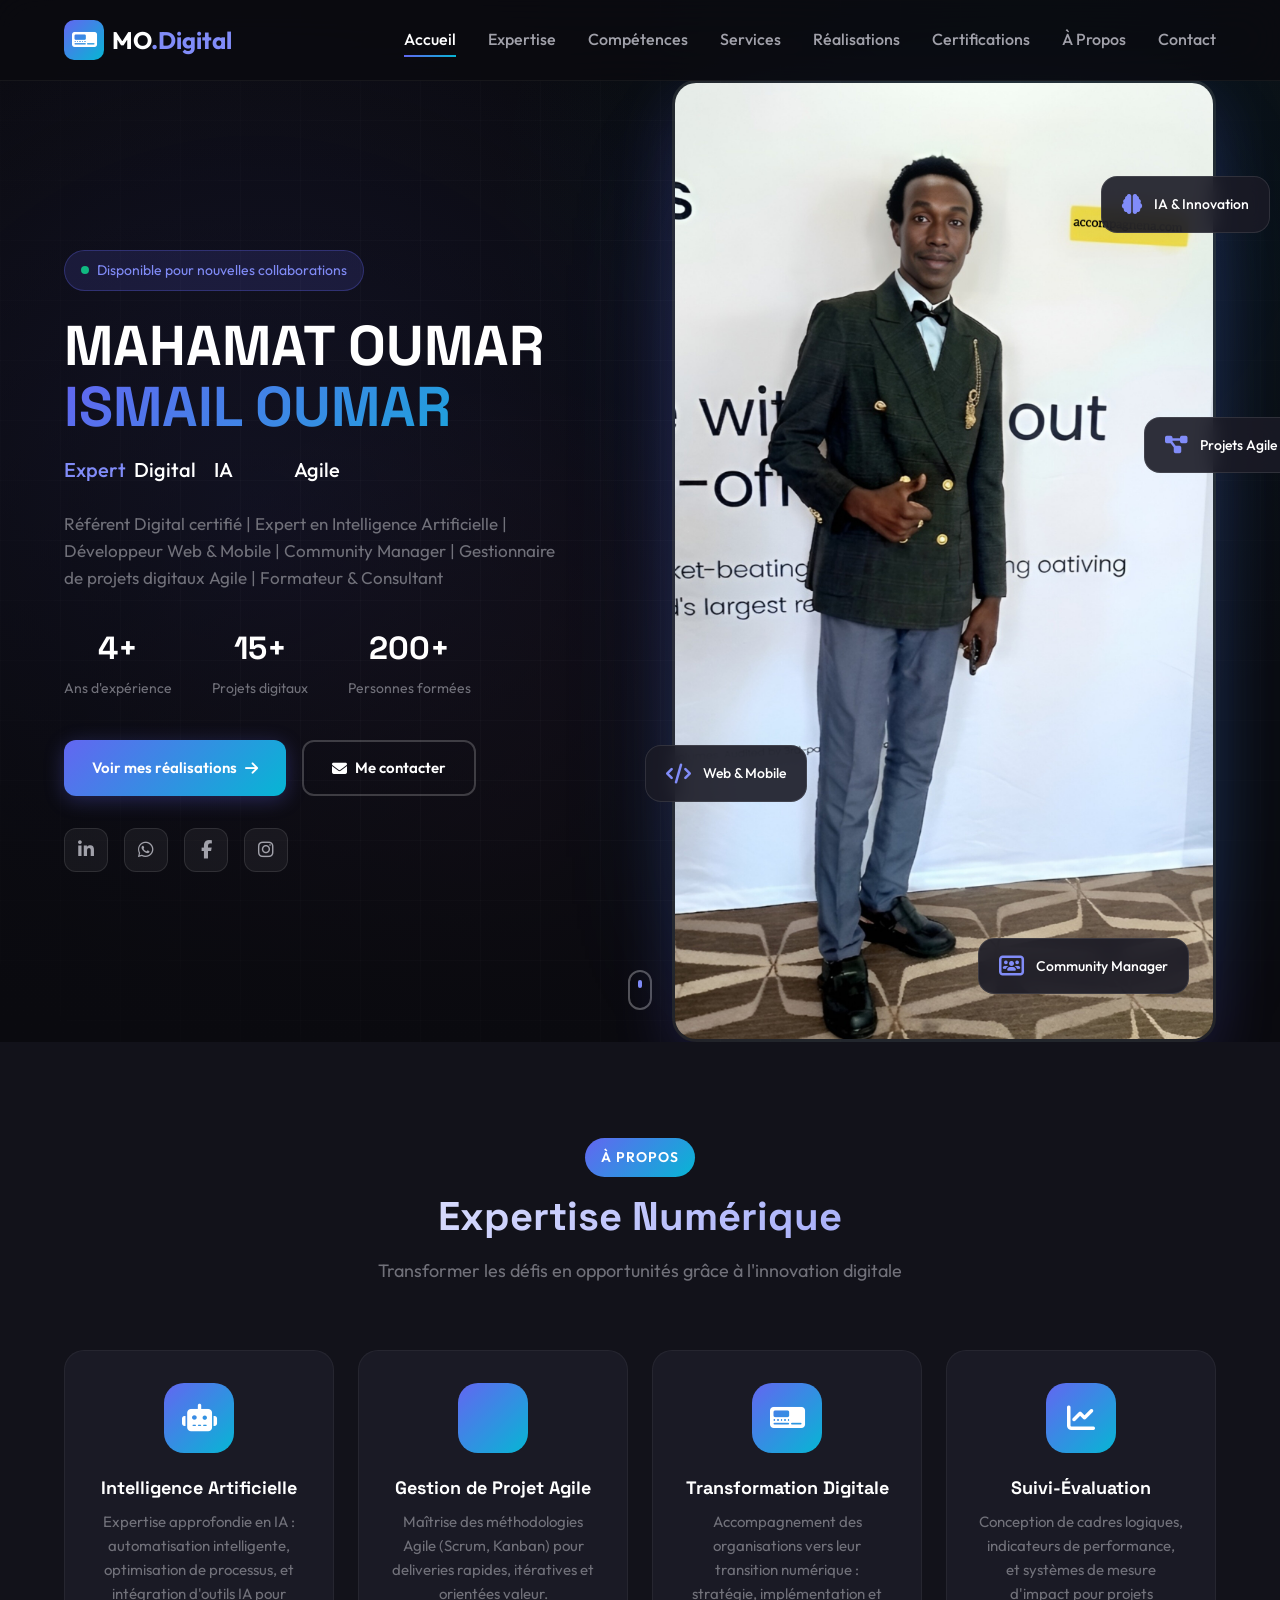
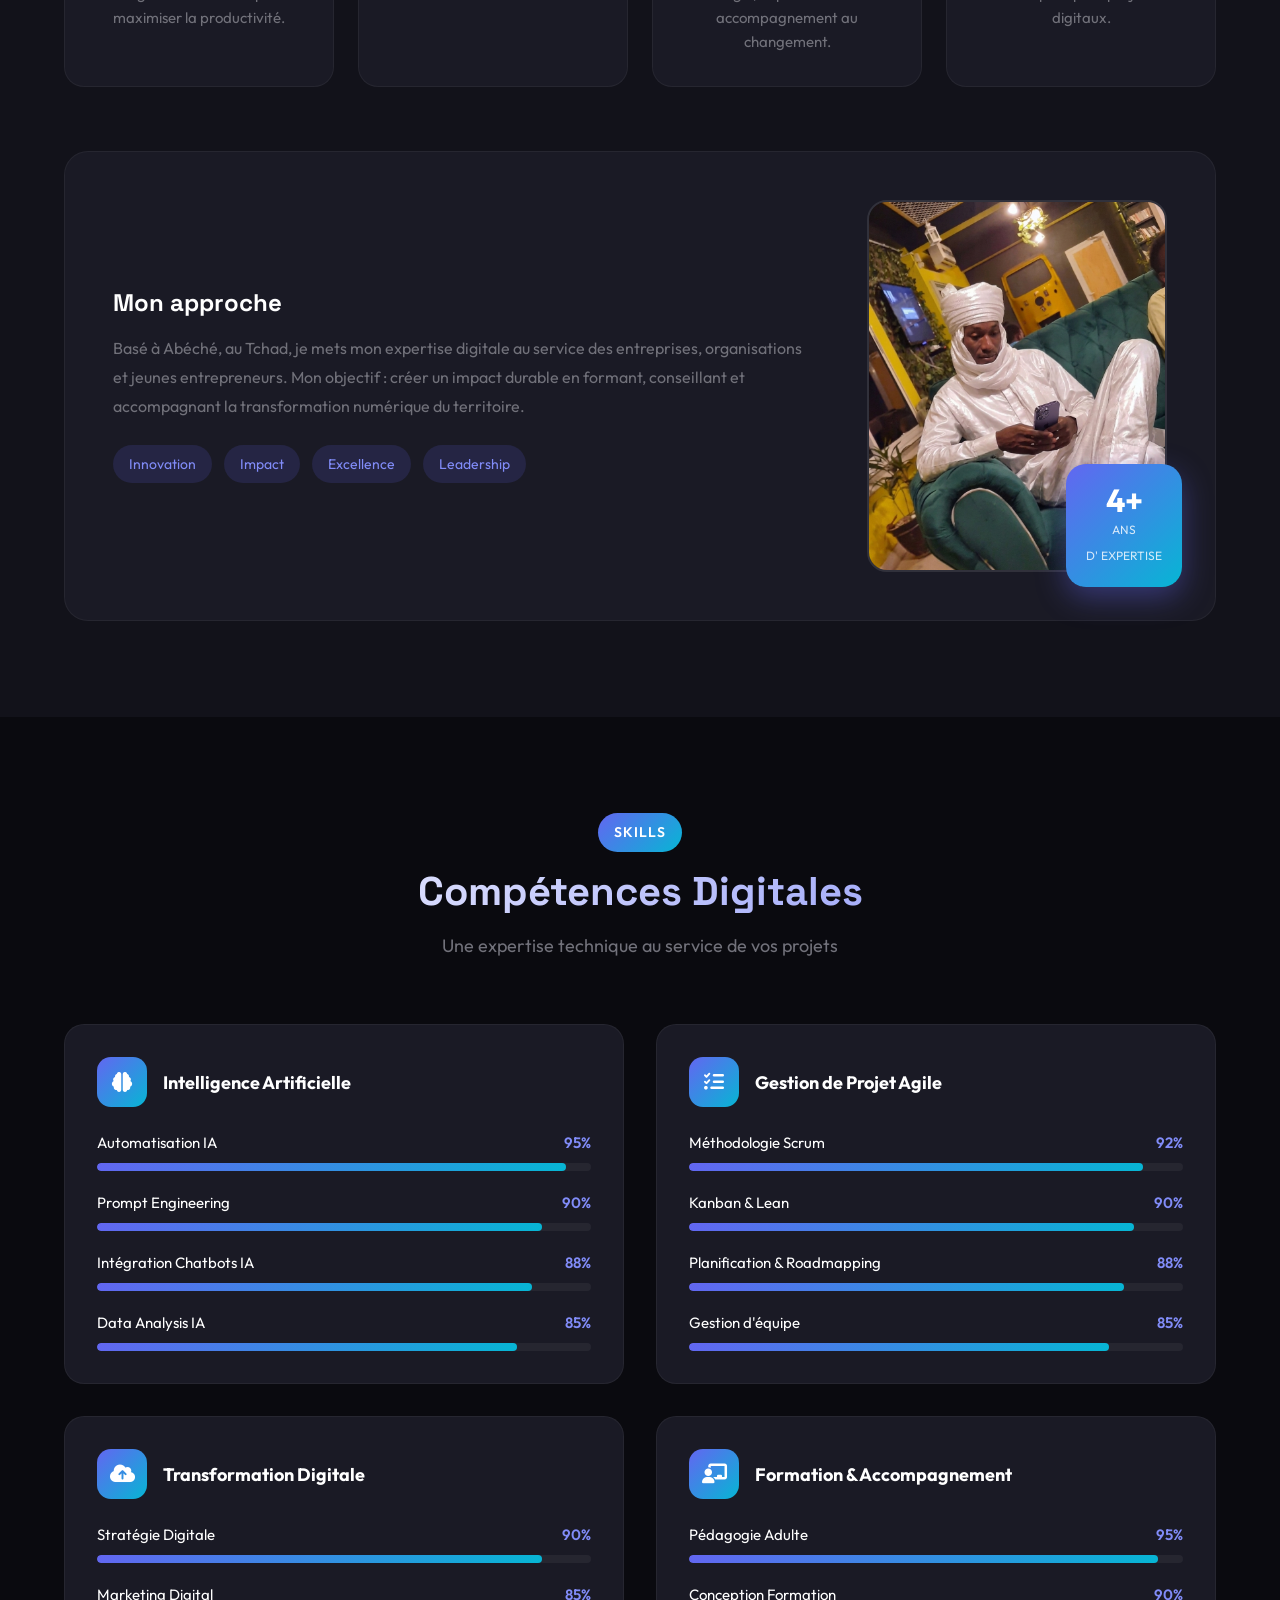
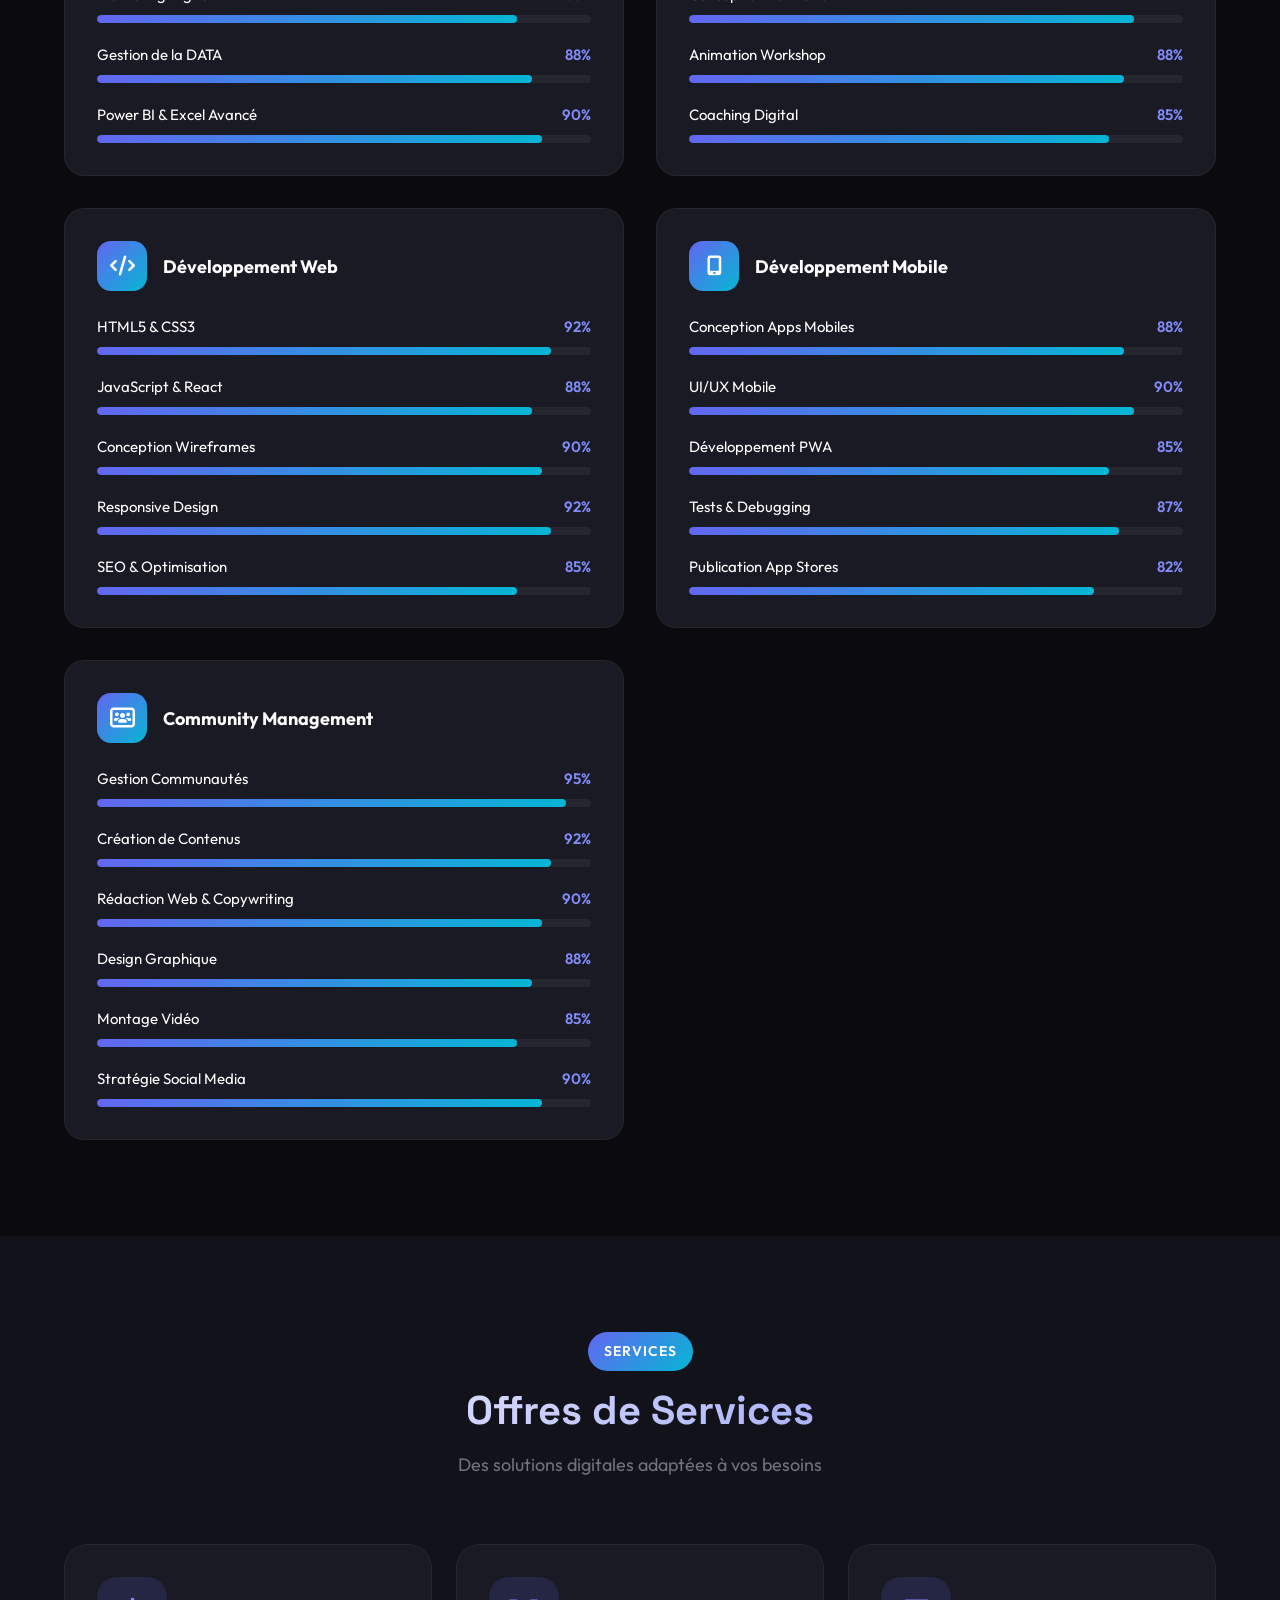
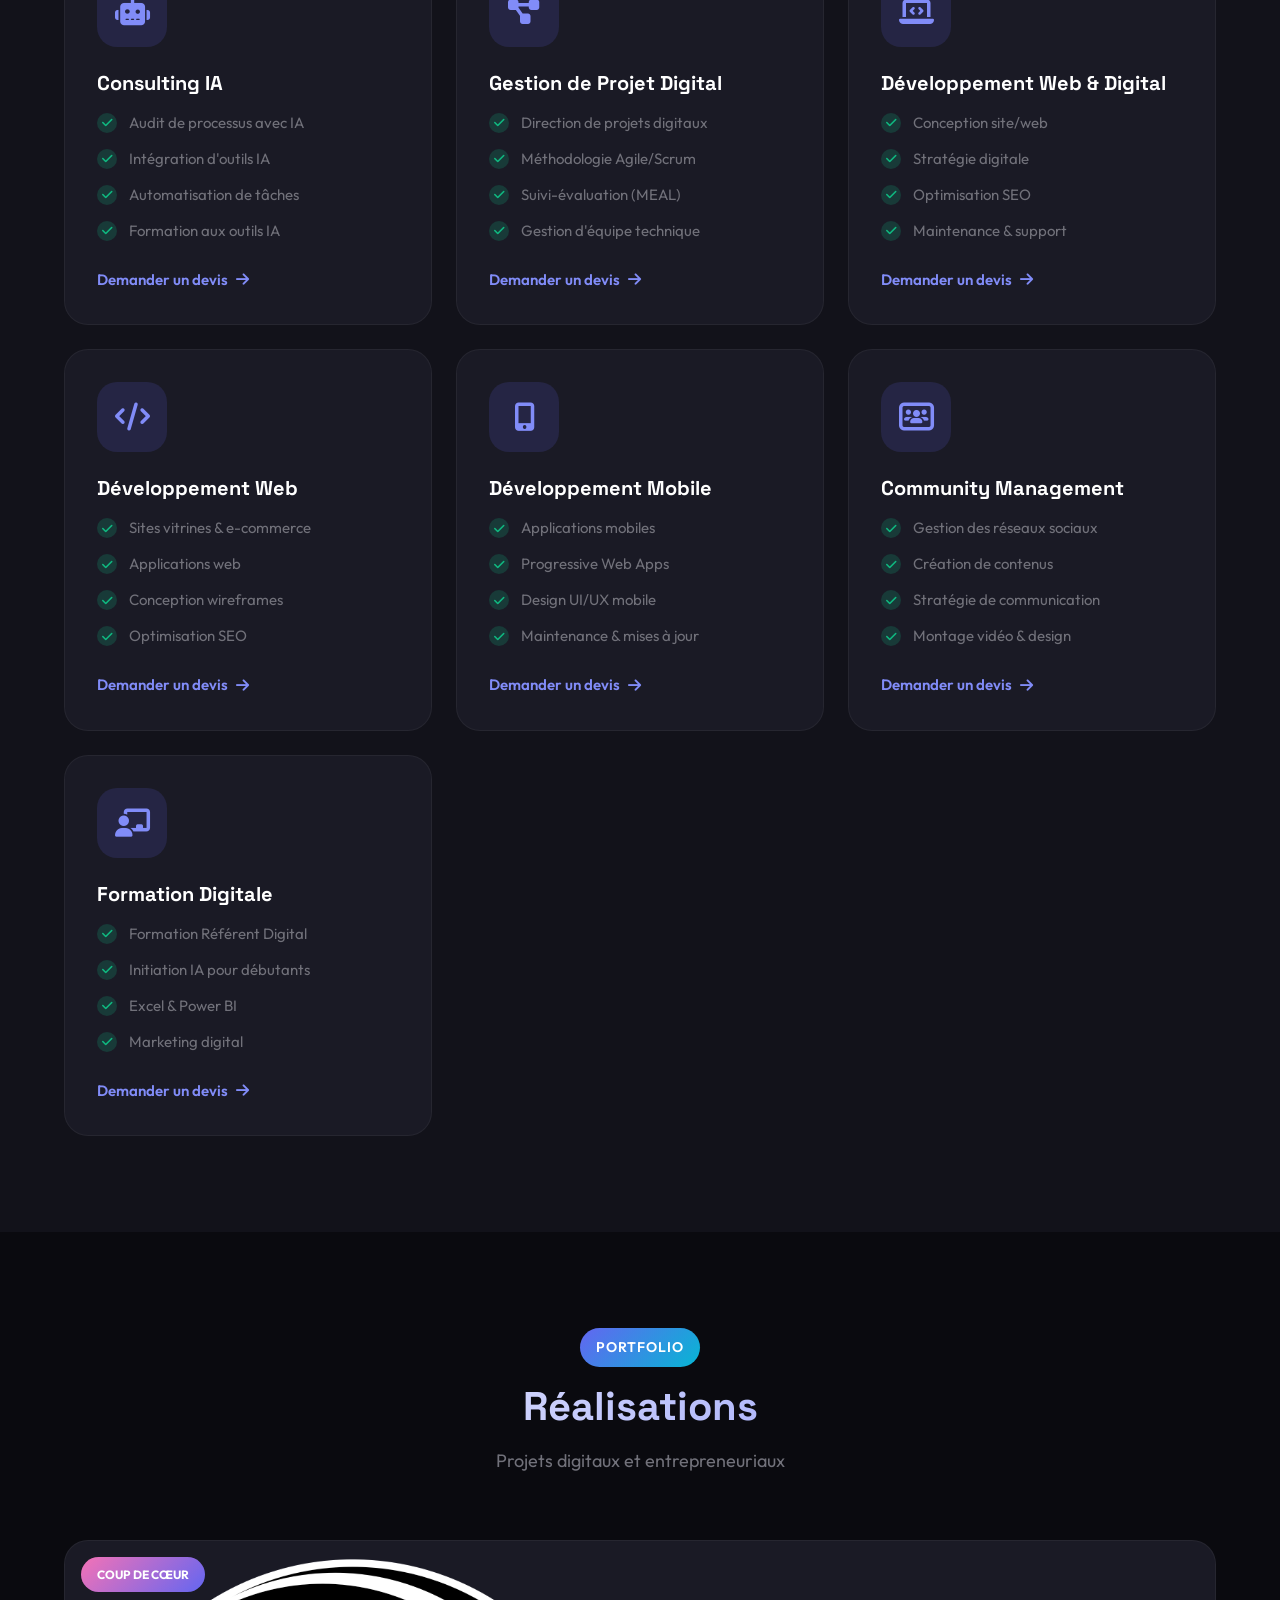
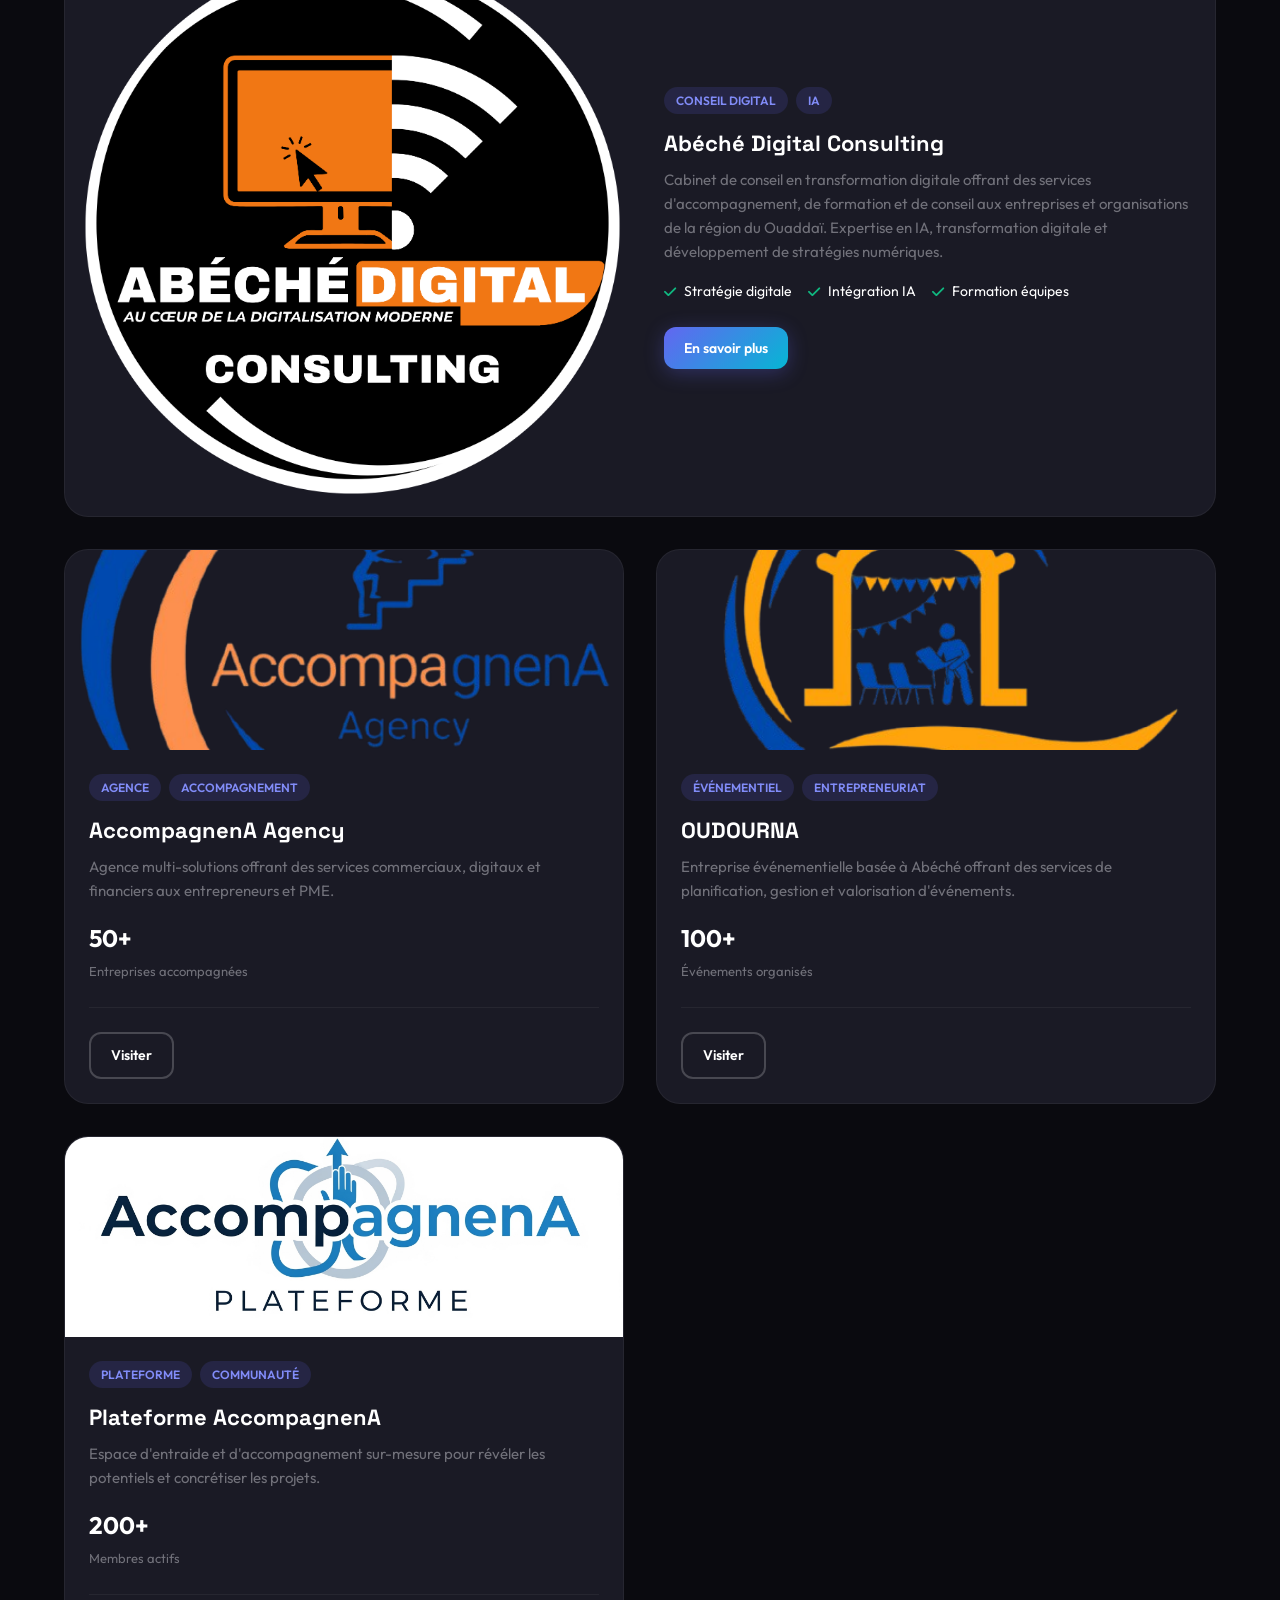
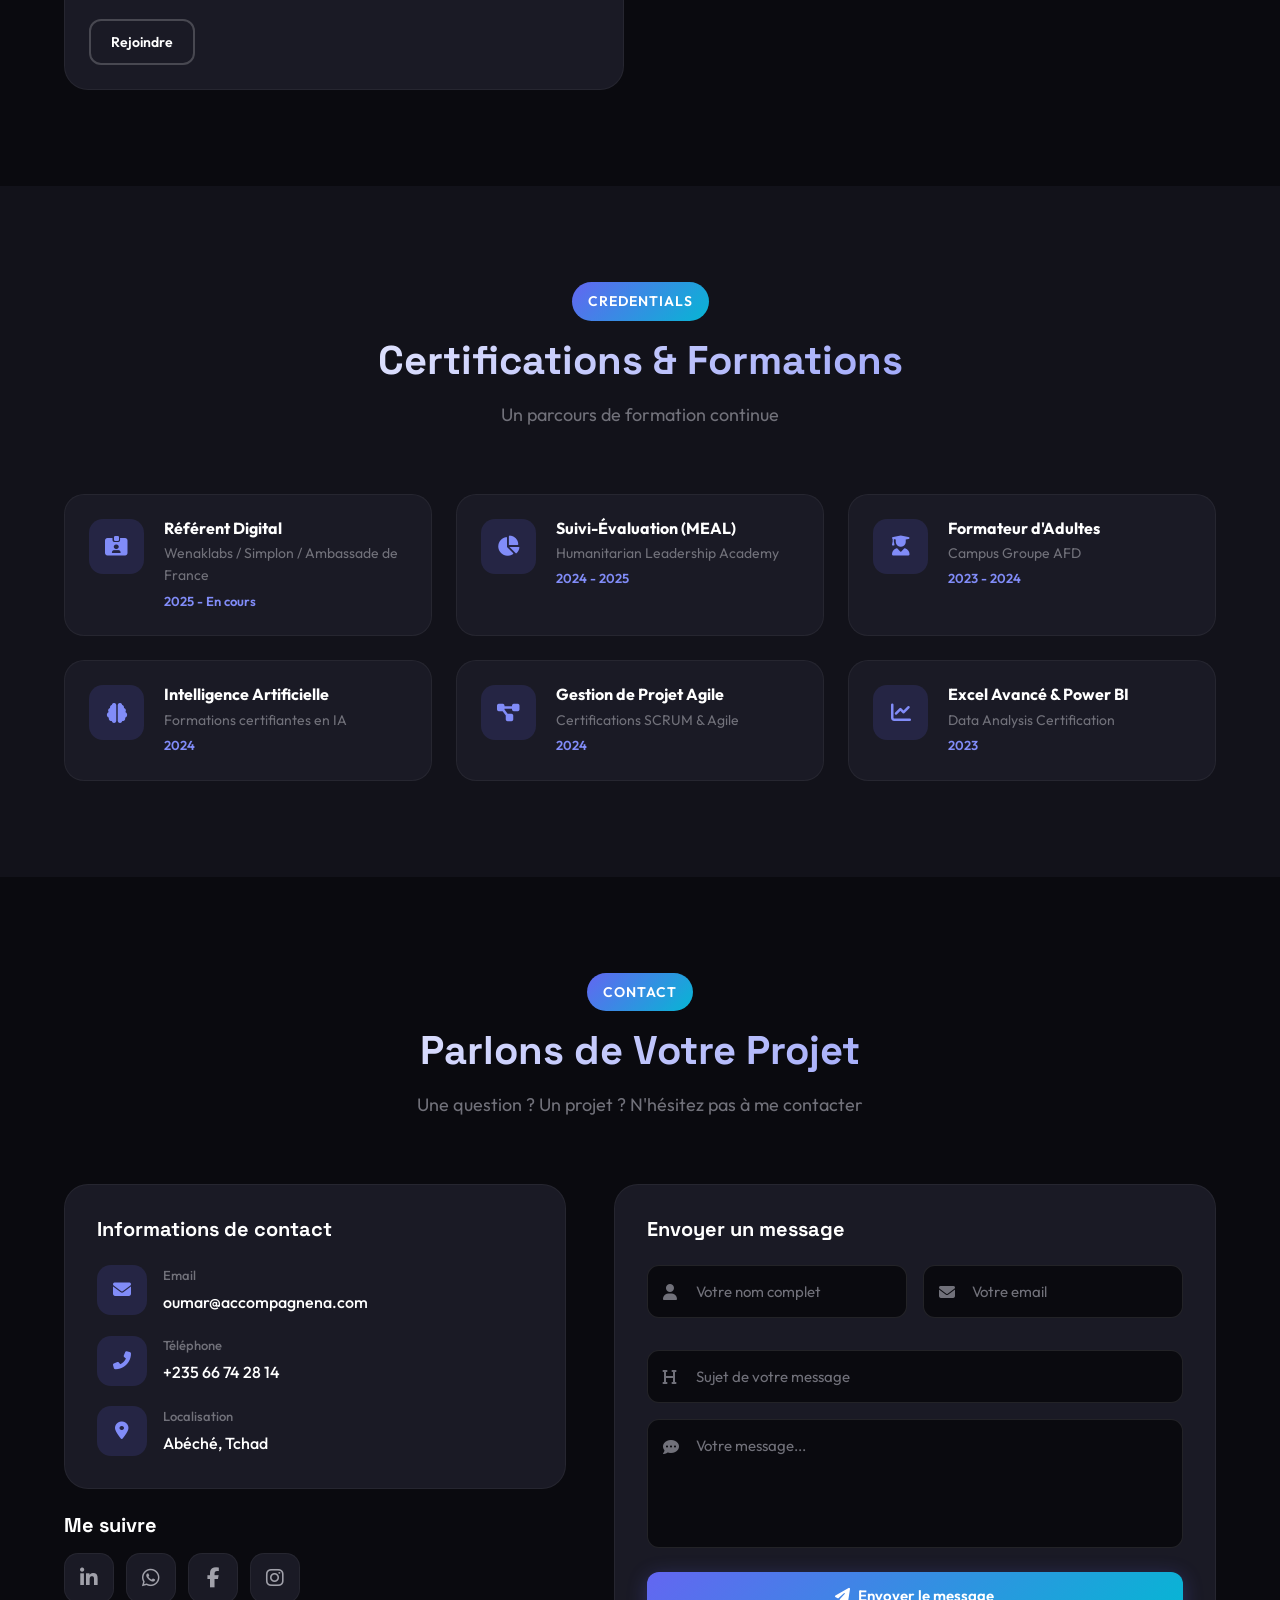
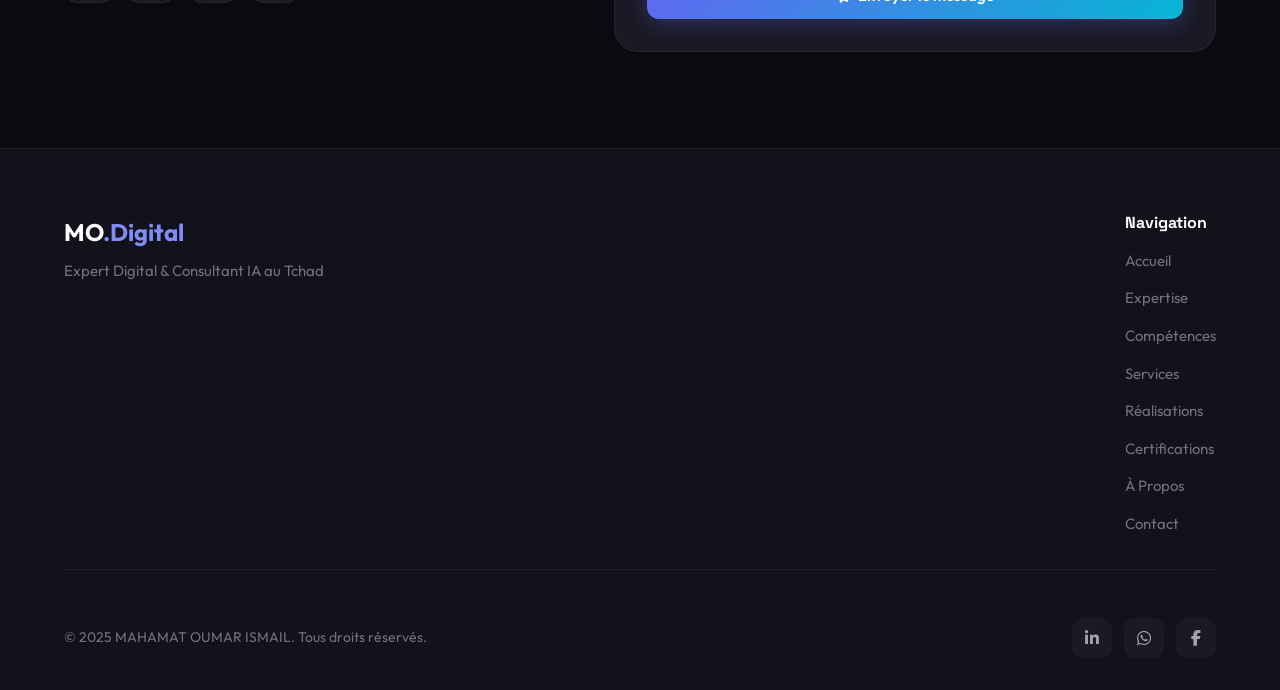
==== index.html @ 2eed2aaf "correction du formulaire de contact" ====
<!DOCTYPE html>
<html lang="fr">
<head>
    <meta charset="UTF-8">
    <meta name="viewport" content="width=device-width, initial-scale=1.0">
    <title>MAHAMAT OUMAR ISMAIL - Expert Digital & Consultant IA | Référent Digital Tchad</title>
    <meta name="description" content="Expert digital certifié, spécialiste en Intelligence Artificielle et gestion de projets digitaux en méthode Agile. Basé à Abéché, Tchad.">
    <meta name="keywords" content="référent digital, expert IA, consultant digital, gestion de projets agiles, formateur numérique, transformation digitale, Tchad, Abéché">
    <meta name="author" content="MAHAMAT OUMAR ISMAIL">
    <meta name="robots" content="index, follow">
    <link rel="canonical" href="https://ma.github.io/portfolio/">

    <!-- Open Graph -->
    <meta property="og:title" content="MAHAMAT OUMAR ISMAIL - Expert Digital & Consultant IA">
    <meta property="og:description" content="Référent Digital certifié, Expert en IA, Gestionnaire de projets digitaux Agile, Formateur numérique au Tchad.">
    <meta property="og:type" content="website">

    <!-- Google Fonts -->
    <link rel="preconnect" href="https://fonts.googleapis.com">
    <link rel="preconnect" href="https://fonts.gstatic.com" crossorigin>
    <link href="https://fonts.googleapis.com/css2?family=Outfit:wght@300;400;500;600;700;800&family=Space+Grotesk:wght@400;500;600;700&display=swap" rel="stylesheet">

    <!-- CSS -->
    <link rel="stylesheet" href="style.css">

    <!-- Icônes -->
    <link rel="stylesheet" href="https://cdnjs.cloudflare.com/ajax/libs/font-awesome/6.5.1/css/all.min.css">

    <!-- AOS Animation Library -->
    <link href="https://unpkg.com/aos@2.3.1/dist/aos.css" rel="stylesheet">
</head>
<body>
    <!-- ==================== NAVIGATION ==================== -->
    <header class="header" id="header">
        <nav class="nav container">
            <a href="index.html" class="nav__logo">
                <span class="logo-icon"><i class="fas fa-digital-tachograph"></i></span>
                <span class="logo-text">MO<span class="logo-accent">.Digital</span></span>
            </a>

            <div class="nav__menu" id="nav-menu">
                <ul class="nav__list">
                    <li class="nav__item"><a href="#accueil" class="nav__link active-link">Accueil</a></li>
                    <li class="nav__item"><a href="#expertise" class="nav__link">Expertise</a></li>
                    <li class="nav__item"><a href="#competences" class="nav__link">Compétences</a></li>
                    <li class="nav__item"><a href="#services" class="nav__link">Services</a></li>
                    <li class="nav__item"><a href="projets.html" class="nav__link">Réalisations</a></li>
                    <li class="nav__item"><a href="#certifications" class="nav__link">Certifications</a></li>
                    <li class="nav__item"><a href="a-propos.html" class="nav__link">À Propos</a></li>
                    <li class="nav__item"><a href="#contact" class="nav__link">Contact</a></li>
                </ul>
                <div class="nav__close" id="nav-close"><i class="fas fa-times"></i></div>
            </div>

            <div class="nav__toggle" id="nav-toggle">
                <i class="fas fa-bars"></i>
            </div>
        </nav>
    </header>

    <main>
        <!-- ==================== HERO SECTION ==================== -->
        <section class="hero" id="accueil">
            <div class="hero__background">
                <div class="hero__particles"></div>
                <div class="hero__gradient"></div>
                <div class="hero__grid"></div>
            </div>
            <div class="hero__content container">
                <div class="hero__text" data-aos="fade-right" data-aos-duration="1000">
                    <div class="hero__badge">
                        <span class="badge-dot"></span>
                        <span>Disponible pour nouvelles collaborations</span>
                    </div>
                    <h1 class="hero__title">
                        <span class="hero__title-line">MAHAMAT OUMAR</span>
                        <span class="hero__title-line accent">   ISMAIL OUMAR</span>
                    </h1>
                    <div class="hero__typing">
                        <span class="typing-text">Expert </span>
                        <span class="typing-wrapper">
                            <span class="typing-words">
                                <span class="word">Digital</span>
                                <span class="word">IA</span>
                                <span class="word">Agile</span>
                            </span>
                        </span>
                    </div>
                    <p class="hero__description">
                        Référent Digital certifié | Expert en Intelligence Artificielle | Développeur Web & Mobile | Community Manager | Gestionnaire de projets digitaux Agile | Formateur & Consultant
                    </p>
                    <div class="hero__stats">
                        <div class="hero__stat" data-aos="fade-up" data-aos-delay="200">
                            <span class="stat-number">4+</span>
                            <span class="stat-label">Ans d'expérience</span>
                        </div>
                        <div class="hero__stat" data-aos="fade-up" data-aos-delay="300">
                            <span class="stat-number">15+</span>
                            <span class="stat-label">Projets digitaux</span>
                        </div>
                        <div class="hero__stat" data-aos="fade-up" data-aos-delay="400">
                            <span class="stat-number">200+</span>
                            <span class="stat-label">Personnes formées</span>
                        </div>
                    </div>
                    <div class="hero__cta">
                        <a href="#projets" class="btn btn--primary">
                            <span>Voir mes réalisations</span>
                            <i class="fas fa-arrow-right"></i>
                        </a>
                        <a href="#contact" class="btn btn--secondary">
                            <i class="fas fa-envelope"></i>
                            <span>Me contacter</span>
                        </a>
                    </div>
                    <div class="hero__socials">
                        <a href="https://www.linkedin.com/in/ma%C3%AEtre-oumar-ismail-13455132a" target="_blank" class="social-link" aria-label="LinkedIn"><i class="fab fa-linkedin-in"></i></a>
                        <a href="https://wa.me/23566742814" target="_blank" class="social-link" aria-label="WhatsApp"><i class="fab fa-whatsapp"></i></a>
                        <a href="https://www.facebook.com/ma%C3%AEtre.oumar.ismail" target="_blank" class="social-link" aria-label="Facebook"><i class="fab fa-facebook-f"></i></a>
                        <a href="https://www.instagram.com/oumar_ismail_oumar" target="_blank" class="social-link" aria-label="Instagram"><i class="fab fa-instagram"></i></a>
                    </div>
                </div>
                <div class="hero__visual" data-aos="fade-left" data-aos-duration="1000">
                    <div class="hero__image-wrapper">
                        <div class="hero__image-frame">
                            <img src="Images/4-1.1.jpg" alt="MAHAMAT OUMAR ISMAIL - Expert Digital">
                        </div>
                        <div class="hero__image-glow"></div>
                        <div class="hero__card hero__card--1">
                            <i class="fas fa-brain"></i>
                            <span>IA & Innovation</span>
                        </div>
                        <div class="hero__card hero__card--2">
                            <i class="fas fa-code"></i>
                            <span>Web & Mobile</span>
                        </div>
                        <div class="hero__card hero__card--3">
                            <i class="fas fa-users-rectangle"></i>
                            <span>Community Manager</span>
                        </div>
                        <div class="hero__card hero__card--4">
                            <i class="fas fa-project-diagram"></i>
                            <span>Projets Agile</span>
                        </div>
                    </div>
                </div>
            </div>
            <div class="hero__scroll">
                <a href="#expertise">
                    <div class="scroll-mouse">
                        <div class="scroll-wheel"></div>
                    </div>
                </a>
            </div>
        </section>

        <!-- ==================== SECTION EXPERTISE ==================== -->
        <section class="expertise section" id="expertise">
            <div class="container">
                <div class="section-header" data-aos="fade-up">
                    <span class="section-tag">À Propos</span>
                    <h2 class="section__title">Expertise Numérique</h2>
                    <p class="section-subtitle">Transformer les défis en opportunités grâce à l'innovation digitale</p>
                </div>
                <div class="expertise__grid">
                    <div class="expertise__card" data-aos="fade-up" data-aos-delay="100">
                        <div class="expertise__icon">
                            <i class="fas fa-robot"></i>
                        </div>
                        <h3 class="expertise__title">Intelligence Artificielle</h3>
                        <p class="expertise__text">Expertise approfondie en IA : automatisation intelligente, optimisation de processus, et intégration d'outils IA pour maximiser la productivité.</p>
                    </div>
                    <div class="expertise__card" data-aos="fade-up" data-aos-delay="200">
                        <div class="expertise__icon">
                            <i class="fas fa-sprint"></i>
                        </div>
                        <h3 class="expertise__title">Gestion de Projet Agile</h3>
                        <p class="expertise__text">Maîtrise des méthodologies Agile (Scrum, Kanban) pour deliveries rapides, itératives et orientées valeur.</p>
                    </div>
                    <div class="expertise__card" data-aos="fade-up" data-aos-delay="300">
                        <div class="expertise__icon">
                            <i class="fas fa-digital-tachograph"></i>
                        </div>
                        <h3 class="expertise__title">Transformation Digitale</h3>
                        <p class="expertise__text">Accompagnement des organisations vers leur transition numérique : stratégie, implémentation et accompagnement au changement.</p>
                    </div>
                    <div class="expertise__card" data-aos="fade-up" data-aos-delay="400">
                        <div class="expertise__icon">
                            <i class="fas fa-chart-line"></i>
                        </div>
                        <h3 class="expertise__title">Suivi-Évaluation</h3>
                        <p class="expertise__text">Conception de cadres logiques, indicateurs de performance, et systèmes de mesure d'impact pour projets digitaux.</p>
                    </div>
                </div>
                <div class="expertise__about" data-aos="fade-up">
                    <div class="expertise__about-content">
                        <h3>Mon approche</h3>
                        <p>Basé à Abéché, au Tchad, je mets mon expertise digitale au service des entreprises, organisations et jeunes entrepreneurs. Mon objectif : créer un impact durable en formant, conseillant et accompagnant la transformation numérique du territoire.</p>
                        <div class="expertise__tags">
                            <span class="tag">Innovation</span>
                            <span class="tag">Impact</span>
                            <span class="tag">Excellence</span>
                            <span class="tag">Leadership</span>
                        </div>
                    </div>
                    <div class="expertise__about-image">
                        <img src="Images/6.png" alt="Expert Digital Abéché">
                        <div class="experience-badge">
                            <span class="badge-number">4+</span>
                            <span class="badge-text">Ans<br>d' Expertise</span>
                        </div>
                    </div>
                </div>
            </div>
        </section>

        <!-- ==================== SECTION COMPÉTENCES ==================== -->
        <section class="skills section" id="competences">
            <div class="container">
                <div class="section-header" data-aos="fade-up">
                    <span class="section-tag">Skills</span>
                    <h2 class="section__title">Compétences Digitales</h2>
                    <p class="section-subtitle">Une expertise technique au service de vos projets</p>
                </div>
                <div class="skills__container">
                    <!-- Intelligence Artificielle -->
                    <div class="skills__category" data-aos="fade-up">
                        <div class="skills__category-header">
                            <div class="skills__category-icon"><i class="fas fa-brain"></i></div>
                            <h3>Intelligence Artificielle</h3>
                        </div>
                        <div class="skills__list">
                            <div class="skill-item">
                                <div class="skill-info"><span>Automatisation IA</span><span class="skill-percentage">95%</span></div>
                                <div class="skill-bar"><div class="skill-progress" style="--progress: 95%"></div></div>
                            </div>
                            <div class="skill-item">
                                <div class="skill-info"><span>Prompt Engineering</span><span class="skill-percentage">90%</span></div>
                                <div class="skill-bar"><div class="skill-progress" style="--progress: 90%"></div></div>
                            </div>
                            <div class="skill-item">
                                <div class="skill-info"><span>Intégration Chatbots IA</span><span class="skill-percentage">88%</span></div>
                                <div class="skill-bar"><div class="skill-progress" style="--progress: 88%"></div></div>
                            </div>
                            <div class="skill-item">
                                <div class="skill-info"><span>Data Analysis IA</span><span class="skill-percentage">85%</span></div>
                                <div class="skill-bar"><div class="skill-progress" style="--progress: 85%"></div></div>
                            </div>
                        </div>
                    </div>

                    <!-- Gestion de Projet -->
                    <div class="skills__category" data-aos="fade-up" data-aos-delay="100">
                        <div class="skills__category-header">
                            <div class="skills__category-icon"><i class="fas fa-tasks"></i></div>
                            <h3>Gestion de Projet Agile</h3>
                        </div>
                        <div class="skills__list">
                            <div class="skill-item">
                                <div class="skill-info"><span>Méthodologie Scrum</span><span class="skill-percentage">92%</span></div>
                                <div class="skill-bar"><div class="skill-progress" style="--progress: 92%"></div></div>
                            </div>
                            <div class="skill-item">
                                <div class="skill-info"><span>Kanban & Lean</span><span class="skill-percentage">90%</span></div>
                                <div class="skill-bar"><div class="skill-progress" style="--progress: 90%"></div></div>
                            </div>
                            <div class="skill-item">
                                <div class="skill-info"><span>Planification & Roadmapping</span><span class="skill-percentage">88%</span></div>
                                <div class="skill-bar"><div class="skill-progress" style="--progress: 88%"></div></div>
                            </div>
                            <div class="skill-item">
                                <div class="skill-info"><span>Gestion d'équipe</span><span class="skill-percentage">85%</span></div>
                                <div class="skill-bar"><div class="skill-progress" style="--progress: 85%"></div></div>
                            </div>
                        </div>
                    </div>

                    <!-- Transformation Digitale -->
                    <div class="skills__category" data-aos="fade-up" data-aos-delay="200">
                        <div class="skills__category-header">
                            <div class="skills__category-icon"><i class="fas fa-cloud-upload-alt"></i></div>
                            <h3>Transformation Digitale</h3>
                        </div>
                        <div class="skills__list">
                            <div class="skill-item">
                                <div class="skill-info"><span>Stratégie Digitale</span><span class="skill-percentage">90%</span></div>
                                <div class="skill-bar"><div class="skill-progress" style="--progress: 90%"></div></div>
                            </div>
                            <div class="skill-item">
                                <div class="skill-info"><span>Marketing Digital</span><span class="skill-percentage">85%</span></div>
                                <div class="skill-bar"><div class="skill-progress" style="--progress: 85%"></div></div>
                            </div>
                            <div class="skill-item">
                                <div class="skill-info"><span>Gestion de la DATA</span><span class="skill-percentage">88%</span></div>
                                <div class="skill-bar"><div class="skill-progress" style="--progress: 88%"></div></div>
                            </div>
                            <div class="skill-item">
                                <div class="skill-info"><span>Power BI & Excel Avancé</span><span class="skill-percentage">90%</span></div>
                                <div class="skill-bar"><div class="skill-progress" style="--progress: 90%"></div></div>
                            </div>
                        </div>
                    </div>

                    <!-- Formation &Accompagnement -->
                    <div class="skills__category" data-aos="fade-up" data-aos-delay="300">
                        <div class="skills__category-header">
                            <div class="skills__category-icon"><i class="fas fa-chalkboard-teacher"></i></div>
                            <h3>Formation & Accompagnement</h3>
                        </div>
                        <div class="skills__list">
                            <div class="skill-item">
                                <div class="skill-info"><span>Pédagogie Adulte</span><span class="skill-percentage">95%</span></div>
                                <div class="skill-bar"><div class="skill-progress" style="--progress: 95%"></div></div>
                            </div>
                            <div class="skill-item">
                                <div class="skill-info"><span>Conception Formation</span><span class="skill-percentage">90%</span></div>
                                <div class="skill-bar"><div class="skill-progress" style="--progress: 90%"></div></div>
                            </div>
                            <div class="skill-item">
                                <div class="skill-info"><span>Animation Workshop</span><span class="skill-percentage">88%</span></div>
                                <div class="skill-bar"><div class="skill-progress" style="--progress: 88%"></div></div>
                            </div>
                            <div class="skill-item">
                                <div class="skill-info"><span>Coaching Digital</span><span class="skill-percentage">85%</span></div>
                                <div class="skill-bar"><div class="skill-progress" style="--progress: 85%"></div></div>
                            </div>
                        </div>
                    </div>

                    <!-- Développement Web -->
                    <div class="skills__category" data-aos="fade-up" data-aos-delay="400">
                        <div class="skills__category-header">
                            <div class="skills__category-icon"><i class="fas fa-code"></i></div>
                            <h3>Développement Web</h3>
                        </div>
                        <div class="skills__list">
                            <div class="skill-item">
                                <div class="skill-info"><span>HTML5 & CSS3</span><span class="skill-percentage">92%</span></div>
                                <div class="skill-bar"><div class="skill-progress" style="--progress: 92%"></div></div>
                            </div>
                            <div class="skill-item">
                                <div class="skill-info"><span>JavaScript & React</span><span class="skill-percentage">88%</span></div>
                                <div class="skill-bar"><div class="skill-progress" style="--progress: 88%"></div></div>
                            </div>
                            <div class="skill-item">
                                <div class="skill-info"><span>Conception Wireframes</span><span class="skill-percentage">90%</span></div>
                                <div class="skill-bar"><div class="skill-progress" style="--progress: 90%"></div></div>
                            </div>
                            <div class="skill-item">
                                <div class="skill-info"><span>Responsive Design</span><span class="skill-percentage">92%</span></div>
                                <div class="skill-bar"><div class="skill-progress" style="--progress: 92%"></div></div>
                            </div>
                            <div class="skill-item">
                                <div class="skill-info"><span>SEO & Optimisation</span><span class="skill-percentage">85%</span></div>
                                <div class="skill-bar"><div class="skill-progress" style="--progress: 85%"></div></div>
                            </div>
                        </div>
                    </div>

                    <!-- Développement Mobile -->
                    <div class="skills__category" data-aos="fade-up" data-aos-delay="500">
                        <div class="skills__category-header">
                            <div class="skills__category-icon"><i class="fas fa-mobile-alt"></i></div>
                            <h3>Développement Mobile</h3>
                        </div>
                        <div class="skills__list">
                            <div class="skill-item">
                                <div class="skill-info"><span>Conception Apps Mobiles</span><span class="skill-percentage">88%</span></div>
                                <div class="skill-bar"><div class="skill-progress" style="--progress: 88%"></div></div>
                            </div>
                            <div class="skill-item">
                                <div class="skill-info"><span>UI/UX Mobile</span><span class="skill-percentage">90%</span></div>
                                <div class="skill-bar"><div class="skill-progress" style="--progress: 90%"></div></div>
                            </div>
                            <div class="skill-item">
                                <div class="skill-info"><span>Développement PWA</span><span class="skill-percentage">85%</span></div>
                                <div class="skill-bar"><div class="skill-progress" style="--progress: 85%"></div></div>
                            </div>
                            <div class="skill-item">
                                <div class="skill-info"><span>Tests & Debugging</span><span class="skill-percentage">87%</span></div>
                                <div class="skill-bar"><div class="skill-progress" style="--progress: 87%"></div></div>
                            </div>
                            <div class="skill-item">
                                <div class="skill-info"><span>Publication App Stores</span><span class="skill-percentage">82%</span></div>
                                <div class="skill-bar"><div class="skill-progress" style="--progress: 82%"></div></div>
                            </div>
                        </div>
                    </div>

                    <!-- Community Management & Création de Contenus -->
                    <div class="skills__category" data-aos="fade-up" data-aos-delay="600">
                        <div class="skills__category-header">
                            <div class="skills__category-icon"><i class="fas fa-users-rectangle"></i></div>
                            <h3>Community Management</h3>
                        </div>
                        <div class="skills__list">
                            <div class="skill-item">
                                <div class="skill-info"><span>Gestion Communautés</span><span class="skill-percentage">95%</span></div>
                                <div class="skill-bar"><div class="skill-progress" style="--progress: 95%"></div></div>
                            </div>
                            <div class="skill-item">
                                <div class="skill-info"><span>Création de Contenus</span><span class="skill-percentage">92%</span></div>
                                <div class="skill-bar"><div class="skill-progress" style="--progress: 92%"></div></div>
                            </div>
                            <div class="skill-item">
                                <div class="skill-info"><span>Rédaction Web & Copywriting</span><span class="skill-percentage">90%</span></div>
                                <div class="skill-bar"><div class="skill-progress" style="--progress: 90%"></div></div>
                            </div>
                            <div class="skill-item">
                                <div class="skill-info"><span>Design Graphique</span><span class="skill-percentage">88%</span></div>
                                <div class="skill-bar"><div class="skill-progress" style="--progress: 88%"></div></div>
                            </div>
                            <div class="skill-item">
                                <div class="skill-info"><span>Montage Vidéo</span><span class="skill-percentage">85%</span></div>
                                <div class="skill-bar"><div class="skill-progress" style="--progress: 85%"></div></div>
                            </div>
                            <div class="skill-item">
                                <div class="skill-info"><span>Stratégie Social Media</span><span class="skill-percentage">90%</span></div>
                                <div class="skill-bar"><div class="skill-progress" style="--progress: 90%"></div></div>
                            </div>
                        </div>
                    </div>
                </div>
            </div>
        </section>

        <!-- ==================== SECTION SERVICES ==================== -->
        <section class="services section" id="services">
            <div class="container">
                <div class="section-header" data-aos="fade-up">
                    <span class="section-tag">Services</span>
                    <h2 class="section__title">Offres de Services</h2>
                    <p class="section-subtitle">Des solutions digitales adaptées à vos besoins</p>
                </div>
                <div class="services__grid">
                    <div class="service-card" data-aos="fade-up" data-aos-delay="100">
                        <div class="service-card__icon">
                            <i class="fas fa-robot"></i>
                        </div>
                        <h3 class="service-card__title">Consulting IA</h3>
                        <ul class="service-card__list">
                            <li>Audit de processus avec IA</li>
                            <li>Intégration d'outils IA</li>
                            <li>Automatisation de tâches</li>
                            <li>Formation aux outils IA</li>
                        </ul>
                        <a href="#contact" class="service-card__link">Demander un devis <i class="fas fa-arrow-right"></i></a>
                    </div>

                    <div class="service-card" data-aos="fade-up" data-aos-delay="200">
                        <div class="service-card__icon">
                            <i class="fas fa-project-diagram"></i>
                        </div>
                        <h3 class="service-card__title">Gestion de Projet Digital</h3>
                        <ul class="service-card__list">
                            <li>Direction de projets digitaux</li>
                            <li>Méthodologie Agile/Scrum</li>
                            <li>Suivi-évaluation (MEAL)</li>
                            <li>Gestion d'équipe technique</li>
                        </ul>
                        <a href="#contact" class="service-card__link">Demander un devis <i class="fas fa-arrow-right"></i></a>
                    </div>

                    <div class="service-card" data-aos="fade-up" data-aos-delay="300">
                        <div class="service-card__icon">
                            <i class="fas fa-laptop-code"></i>
                        </div>
                        <h3 class="service-card__title">Développement Web & Digital</h3>
                        <ul class="service-card__list">
                            <li>Conception site/web</li>
                            <li>Stratégie digitale</li>
                            <li>Optimisation SEO</li>
                            <li>Maintenance & support</li>
                        </ul>
                        <a href="#contact" class="service-card__link">Demander un devis <i class="fas fa-arrow-right"></i></a>
                    </div>

                    <div class="service-card" data-aos="fade-up" data-aos-delay="400">
                        <div class="service-card__icon">
                            <i class="fas fa-code"></i>
                        </div>
                        <h3 class="service-card__title">Développement Web</h3>
                        <ul class="service-card__list">
                            <li>Sites vitrines & e-commerce</li>
                            <li>Applications web</li>
                            <li>Conception wireframes</li>
                            <li>Optimisation SEO</li>
                        </ul>
                        <a href="#contact" class="service-card__link">Demander un devis <i class="fas fa-arrow-right"></i></a>
                    </div>

                    <div class="service-card" data-aos="fade-up" data-aos-delay="500">
                        <div class="service-card__icon">
                            <i class="fas fa-mobile-alt"></i>
                        </div>
                        <h3 class="service-card__title">Développement Mobile</h3>
                        <ul class="service-card__list">
                            <li>Applications mobiles</li>
                            <li>Progressive Web Apps</li>
                            <li>Design UI/UX mobile</li>
                            <li>Maintenance & mises à jour</li>
                        </ul>
                        <a href="#contact" class="service-card__link">Demander un devis <i class="fas fa-arrow-right"></i></a>
                    </div>

                    <div class="service-card" data-aos="fade-up" data-aos-delay="600">
                        <div class="service-card__icon">
                            <i class="fas fa-users-rectangle"></i>
                        </div>
                        <h3 class="service-card__title">Community Management</h3>
                        <ul class="service-card__list">
                            <li>Gestion des réseaux sociaux</li>
                            <li>Création de contenus</li>
                            <li>Stratégie de communication</li>
                            <li>Montage vidéo & design</li>
                        </ul>
                        <a href="#contact" class="service-card__link">Demander un devis <i class="fas fa-arrow-right"></i></a>
                    </div>

                    <div class="service-card" data-aos="fade-up" data-aos-delay="700">
                        <div class="service-card__icon">
                            <i class="fas fa-chalkboard-teacher"></i>
                        </div>
                        <h3 class="service-card__title">Formation Digitale</h3>
                        <ul class="service-card__list">
                            <li>Formation Référent Digital</li>
                            <li>Initiation IA pour débutants</li>
                            <li>Excel & Power BI</li>
                            <li>Marketing digital</li>
                        </ul>
                        <a href="#contact" class="service-card__link">Demander un devis <i class="fas fa-arrow-right"></i></a>
                    </div>
                </div>
            </div>
        </section>

        <!-- ==================== SECTION PROJETS ==================== -->
        <section class="projects section" id="projets">
            <div class="container">
                <div class="section-header" data-aos="fade-up">
                    <span class="section-tag">Portfolio</span>
                    <h2 class="section__title">Réalisations</h2>
                    <p class="section-subtitle">Projets digitaux et entrepreneuriaux</p>
                </div>
                <div class="projects__grid">
                    <!-- Projet Premium: Abéché Digital Consulting -->
                    <article class="project-card project-card--featured" data-aos="fade-up">
                        <div class="project-card__image">
                            <img src="Images/Cercle.png" alt="Abéché Digital Consulting">
                            <div class="project-card__badge">Coup de cœur</div>
                        </div>
                        <div class="project-card__content">
                            <div class="project-card__tags">
                                <span class="project-tag">Conseil Digital</span>
                                <span class="project-tag">IA</span>
                            </div>
                            <h3 class="project-card__title">Abéché Digital Consulting</h3>
                            <p class="project-card__description">Cabinet de conseil en transformation digitale offrant des services d'accompagnement, de formation et de conseil aux entreprises et organisations de la région du Ouaddaï. Expertise en IA, transformation digitale et développement de stratégies numériques.</p>
                            <div class="project-card__features">
                                <div class="feature"><i class="fas fa-check"></i> Stratégie digitale</div>
                                <div class="feature"><i class="fas fa-check"></i> Intégration IA</div>
                                <div class="feature"><i class="fas fa-check"></i> Formation équipes</div>
                            </div>
                            <div class="project-card__cta">
                                <a href="https://wa.me/23566742814" target="_blank" class="btn btn--primary btn--small">En savoir plus</a>
                            </div>
                        </div>
                    </article>

                    <!-- Projet 2 -->
                    <article class="project-card" data-aos="fade-up" data-aos-delay="100">
                        <div class="project-card__image">
                            <img src="Images/accompagnena_logo.png" alt="AccompagnenA Agency">
                        </div>
                        <div class="project-card__content">
                            <div class="project-card__tags">
                                <span class="project-tag">Agence</span>
                                <span class="project-tag">Accompagnement</span>
                            </div>
                            <h3 class="project-card__title">AccompagnenA Agency</h3>
                            <p class="project-card__description">Agence multi-solutions offrant des services commerciaux, digitaux et financiers aux entrepreneurs et PME.</p>
                            <div class="project-card__stats">
                                <div class="stat"><span class="stat-value">50+</span><span class="stat-label">Entreprises accompagnées</span></div>
                            </div>
                            <div class="project-card__cta">
                                <a href="https://www.accompagnena.com" target="_blank" class="btn btn--secondary btn--small">Visiter</a>
                            </div>
                        </div>
                    </article>

                    <!-- Projet 3 -->
                    <article class="project-card" data-aos="fade-up" data-aos-delay="200">
                        <div class="project-card__image">
                            <img src="Images/oudourna_logo.png" alt="OudournA">
                        </div>
                        <div class="project-card__content">
                            <div class="project-card__tags">
                                <span class="project-tag">Événementiel</span>
                                <span class="project-tag">Entrepreneuriat</span>
                            </div>
                            <h3 class="project-card__title">OUDOURNA</h3>
                            <p class="project-card__description">Entreprise événementielle basée à Abéché offrant des services de planification, gestion et valorisation d'événements.</p>
                            <div class="project-card__stats">
                                <div class="stat"><span class="stat-value">100+</span><span class="stat-label">Événements organisés</span></div>
                            </div>
                            <div class="project-card__cta">
                                <a href="https://www.facebook.com/profile.php?id=100068402564991" target="_blank" class="btn btn--secondary btn--small">Visiter</a>
                            </div>
                        </div>
                    </article>

                    <!-- Projet 4 -->
                    <article class="project-card" data-aos="fade-up" data-aos-delay="300">
                        <div class="project-card__image">
                            <img src="Images/Platforme_logo.png" alt="Plateforme AccompagnenA">
                        </div>
                        <div class="project-card__content">
                            <div class="project-card__tags">
                                <span class="project-tag">Plateforme</span>
                                <span class="project-tag">Communauté</span>
                            </div>
                            <h3 class="project-card__title">Plateforme AccompagnenA</h3>
                            <p class="project-card__description">Espace d'entraide et d'accompagnement sur-mesure pour révéler les potentiels et concrétiser les projets.</p>
                            <div class="project-card__stats">
                                <div class="stat"><span class="stat-value">200+</span><span class="stat-label">Membres actifs</span></div>
                            </div>
                            <div class="project-card__cta">
                                <a href="https://chat.whatsapp.com/KF3KKQFHTqq7jD8CzNsZMn" target="_blank" class="btn btn--secondary btn--small">Rejoindre</a>
                            </div>
                        </div>
                    </article>
                </div>
            </div>
        </section>

        <!-- ==================== SECTION CERTIFICATIONS ==================== -->
        <section class="certifications section" id="certifications">
            <div class="container">
                <div class="section-header" data-aos="fade-up">
                    <span class="section-tag">Credentials</span>
                    <h2 class="section__title">Certifications & Formations</h2>
                    <p class="section-subtitle">Un parcours de formation continue</p>
                </div>
                <div class="certifications__grid">
                    <div class="certification-card" data-aos="fade-up" data-aos-delay="100">
                        <div class="certification-card__icon"><i class="fas fa-id-card-alt"></i></div>
                        <div class="certification-card__content">
                            <h3>Référent Digital</h3>
                            <p class="certification-card__org">Wenaklabs / Simplon / Ambassade de France</p>
                            <p class="certification-card__year">2025 - En cours</p>
                        </div>
                    </div>
                    <div class="certification-card" data-aos="fade-up" data-aos-delay="150">
                        <div class="certification-card__icon"><i class="fas fa-chart-pie"></i></div>
                        <div class="certification-card__content">
                            <h3>Suivi-Évaluation (MEAL)</h3>
                            <p class="certification-card__org">Humanitarian Leadership Academy</p>
                            <p class="certification-card__year">2024 - 2025</p>
                        </div>
                    </div>
                    <div class="certification-card" data-aos="fade-up" data-aos-delay="200">
                        <div class="certification-card__icon"><i class="fas fa-user-graduate"></i></div>
                        <div class="certification-card__content">
                            <h3>Formateur d'Adultes</h3>
                            <p class="certification-card__org">Campus Groupe AFD</p>
                            <p class="certification-card__year">2023 - 2024</p>
                        </div>
                    </div>
                    <div class="certification-card" data-aos="fade-up" data-aos-delay="250">
                        <div class="certification-card__icon"><i class="fas fa-brain"></i></div>
                        <div class="certification-card__content">
                            <h3>Intelligence Artificielle</h3>
                            <p class="certification-card__org">Formations certifiantes en IA</p>
                            <p class="certification-card__year">2024</p>
                        </div>
                    </div>
                    <div class="certification-card" data-aos="fade-up" data-aos-delay="300">
                        <div class="certification-card__icon"><i class="fas fa-project-diagram"></i></div>
                        <div class="certification-card__content">
                            <h3>Gestion de Projet Agile</h3>
                            <p class="certification-card__org">Certifications SCRUM & Agile</p>
                            <p class="certification-card__year">2024</p>
                        </div>
                    </div>
                    <div class="certification-card" data-aos="fade-up" data-aos-delay="350">
                        <div class="certification-card__icon"><i class="fas fa-chart-line"></i></div>
                        <div class="certification-card__content">
                            <h3>Excel Avancé & Power BI</h3>
                            <p class="certification-card__org">Data Analysis Certification</p>
                            <p class="certification-card__year">2023</p>
                        </div>
                    </div>
                </div>
            </div>
        </section>

        <!-- ==================== SECTION CONTACT ==================== -->
        <section class="contact section" id="contact">
            <div class="container">
                <div class="section-header" data-aos="fade-up">
                    <span class="section-tag">Contact</span>
                    <h2 class="section__title">Parlons de Votre Projet</h2>
                    <p class="section-subtitle">Une question ? Un projet ? N'hésitez pas à me contacter</p>
                </div>
                <div class="contact__wrapper">
                    <div class="contact__info" data-aos="fade-right">
                        <div class="contact__info-card">
                            <h3>Informations de contact</h3>
                            <div class="contact__items">
                                <div class="contact__item">
                                    <div class="contact__item-icon"><i class="fas fa-envelope"></i></div>
                                    <div class="contact__item-text">
                                        <span class="label">Email</span>
                                        <a href="mailto:oumar@accompagnena.com">oumar@accompagnena.com</a>
                                    </div>
                                </div>
                                <div class="contact__item">
                                    <div class="contact__item-icon"><i class="fas fa-phone-alt"></i></div>
                                    <div class="contact__item-text">
                                        <span class="label">Téléphone</span>
                                        <a href="tel:+23566742814">+235 66 74 28 14</a>
                                    </div>
                                </div>
                                <div class="contact__item">
                                    <div class="contact__item-icon"><i class="fas fa-map-marker-alt"></i></div>
                                    <div class="contact__item-text">
                                        <span class="label">Localisation</span>
                                        <span>Abéché, Tchad</span>
                                    </div>
                                </div>
                            </div>
                        </div>
                        <div class="contact__social">
                            <h3>Me suivre</h3>
                            <div class="contact__social-links">
                                <a href="https://www.linkedin.com/in/ma%C3%AEtre-oumar-ismail-13455132a" target="_blank" class="social-icon"><i class="fab fa-linkedin-in"></i></a>
                                <a href="https://wa.me/23566742814" target="_blank" class="social-icon"><i class="fab fa-whatsapp"></i></a>
                                <a href="https://www.facebook.com/ma%C3%AEtre.oumar.ismail" target="_blank" class="social-icon"><i class="fab fa-facebook-f"></i></a>
                                <a href="https://www.instagram.com/oumar_ismail_oumar" target="_blank" class="social-icon"><i class="fab fa-instagram"></i></a>
                            </div>
                        </div>
                    </div>
                    <form class="contact__form" name="contact" method="POST" data-netlify="true" netlify-honeypot="bot-field" data-aos="fade-left">
                        <input type="hidden" name="form-name" value="contact">
                        <p style="display:none">
                            <label>Ne remplissez pas ceci: <input name="bot-field"></label>
                        </p>
                        <h3>Envoyer un message</h3>
                        <div class="form__group">
                            <div class="form__field">
                                <input type="text" name="name" placeholder="Votre nom complet" required>
                                <i class="fas fa-user"></i>
                            </div>
                            <div class="form__field">
                                <input type="email" name="email" placeholder="Votre email" required>
                                <i class="fas fa-envelope"></i>
                            </div>
                        </div>
                        <div class="form__field">
                            <input type="text" name="subject" placeholder="Sujet de votre message" required>
                            <i class="fas fa-heading"></i>
                        </div>
                        <div class="form__field">
                            <textarea name="message" placeholder="Votre message..." rows="5" required></textarea>
                            <i class="fas fa-comment-dots"></i>
                        </div>
                        <button type="submit" class="btn btn--primary btn--full">
                            <i class="fas fa-paper-plane"></i>
                            <span>Envoyer le message</span>
                        </button>
                    </form>
                </div>
            </div>
        </section>
    </main>

    <!-- ==================== FOOTER ==================== -->
    <footer class="footer">
        <div class="footer__container container">
            <div class="footer__content">
                <div class="footer__brand">
                    <a href="index.html" class="footer__logo">
                        <span class="logo-text">MO<span class="logo-accent">.Digital</span></span>
                    </a>
                    <p class="footer__tagline">Expert Digital & Consultant IA au Tchad</p>
                </div>
                <div class="footer__links">
                    <h4>Navigation</h4>
                    <ul>
                        <li><a href="#accueil">Accueil</a></li>
                        <li><a href="#expertise">Expertise</a></li>
                        <li><a href="#competences">Compétences</a></li>
                        <li><a href="#services">Services</a></li>
                        <li><a href="projets.html">Réalisations</a></li>
                        <li><a href="#certifications">Certifications</a></li>
                        <li><a href="a-propos.html">À Propos</a></li>
                        <li><a href="#contact">Contact</a></li>
                    </ul>
                </div>
            </div>
            <div class="footer__bottom">
                <p class="footer__copyright">&copy; 2025 MAHAMAT OUMAR ISMAIL. Tous droits réservés.</p>
                <div class="footer__socials">
                    <a href="https://www.linkedin.com/in/ma%C3%AEtre-oumar-ismail-13455132a" target="_blank" class="footer__social-link"><i class="fab fa-linkedin-in"></i></a>
                    <a href="https://wa.me/23566742814" target="_blank" class="footer__social-link"><i class="fab fa-whatsapp"></i></a>
                    <a href="https://www.facebook.com/ma%C3%AEtre.oumar.ismail" target="_blank" class="footer__social-link"><i class="fab fa-facebook-f"></i></a>
                </div>
            </div>
        </div>
    </footer>

    <!-- Scripts -->
    <script src="https://unpkg.com/aos@2.3.1/dist/aos.js"></script>
    <script src="script.js"></script>
</body>
</html>
---- style.css ----
/* ==================== CSS MODERNE & PREMIUM ==================== */
@import url('https://fonts.googleapis.com/css2?family=Outfit:wght@300;400;500;600;700;800&family=Space+Grotesk:wght@400;500;600;700&display=swap');

/* ==================== VARIABLES CSS ==================== */
:root {
    /* Couleurs Premium - Palette Digital/ Innovation */
    --primary: #6366f1;
    --primary-light: #818cf8;
    --primary-dark: #4f46e5;
    --secondary: #06b6d4;
    --accent: #f472b6;
    --success: #10b981;
    --warning: #f59e0b;
    --danger: #ef4444;

    /* Couleurs de fond */
    --bg-dark: #0a0a0f;
    --bg-dark-soft: #12121a;
    --bg-card: #1a1a25;
    --bg-card-hover: #22222f;

    /* Couleurs de texte */
    --text-white: #ffffff;
    --text-gray: #a1a1aa;
    --text-gray-dark: #71717a;

    /* Gradients */
    --gradient-primary: linear-gradient(135deg, #6366f1 0%, #06b6d4 100%);
    --gradient-accent: linear-gradient(135deg, #f472b6 0%, #6366f1 100%);
    --gradient-hero: linear-gradient(135deg, rgba(99, 102, 241, 0.15) 0%, rgba(6, 182, 212, 0.1) 100%);

    /* Typographie */
    --font-main: 'Outfit', sans-serif;
    --font-secondary: 'Space Grotesk', sans-serif;

    /* Espacements */
    --container-width: 1200px;
    --header-height: 80px;

    /* Transitions */
    --transition: all 0.3s cubic-bezier(0.4, 0, 0.2, 1);
    --transition-slow: all 0.5s cubic-bezier(0.4, 0, 0.2, 1);
}

/* ==================== RESET & BASE ==================== */
* {
    margin: 0;
    padding: 0;
    box-sizing: border-box;
}

html {
    scroll-behavior: smooth;
    font-size: 16px;
}

body {
    font-family: var(--font-main);
    background-color: var(--bg-dark);
    color: var(--text-gray);
    line-height: 1.6;
    overflow-x: hidden;
}

h1, h2, h3, h4, h5, h6 {
    font-family: var(--font-secondary);
    color: var(--text-white);
    font-weight: 700;
    line-height: 1.2;
}

a {
    text-decoration: none;
    color: inherit;
    transition: var(--transition);
}

ul {
    list-style: none;
}

img {
    max-width: 100%;
    height: auto;
    display: block;
}

button, input, textarea {
    font-family: inherit;
    font-size: inherit;
    border: none;
    outline: none;
}

/* ==================== UTILITAIRES ==================== */
.container {
    max-width: var(--container-width);
    margin: 0 auto;
    padding: 0 1.5rem;
}

.section {
    padding: 6rem 0;
}

.section-header {
    text-align: center;
    margin-bottom: 4rem;
}

.section-tag {
    display: inline-block;
    padding: 0.5rem 1rem;
    background: var(--gradient-primary);
    color: var(--text-white);
    font-size: 0.875rem;
    font-weight: 600;
    border-radius: 50px;
    margin-bottom: 1rem;
    text-transform: uppercase;
    letter-spacing: 1px;
}

.section__title {
    font-size: 2.5rem;
    margin-bottom: 1rem;
    background: linear-gradient(135deg, var(--text-white) 0%, var(--primary-light) 100%);
    -webkit-background-clip: text;
    -webkit-text-fill-color: transparent;
    background-clip: text;
}

.section-subtitle {
    font-size: 1.125rem;
    color: var(--text-gray-dark);
    max-width: 600px;
    margin: 0 auto;
}

/* ==================== BOUTONS ==================== */
.btn {
    display: inline-flex;
    align-items: center;
    justify-content: center;
    gap: 0.5rem;
    padding: 0.875rem 1.75rem;
    font-weight: 600;
    font-size: 0.9375rem;
    border-radius: 12px;
    cursor: pointer;
    transition: var(--transition);
}

.btn--primary {
    background: var(--gradient-primary);
    color: var(--text-white);
    box-shadow: 0 4px 20px rgba(99, 102, 241, 0.3);
}

.btn--primary:hover {
    transform: translateY(-2px);
    box-shadow: 0 8px 30px rgba(99, 102, 241, 0.4);
}

.btn--secondary {
    background: transparent;
    color: var(--text-white);
    border: 2px solid rgba(255, 255, 255, 0.2);
}

.btn--secondary:hover {
    border-color: var(--primary);
    color: var(--primary);
    background: rgba(99, 102, 241, 0.1);
}

.btn--small {
    padding: 0.625rem 1.25rem;
    font-size: 0.875rem;
}

.btn--full {
    width: 100%;
}

/* ==================== HEADER & NAVIGATION ==================== */
.header {
    position: fixed;
    top: 0;
    left: 0;
    right: 0;
    z-index: 1000;
    background: rgba(10, 10, 15, 0.8);
    backdrop-filter: blur(20px);
    border-bottom: 1px solid rgba(255, 255, 255, 0.05);
    transition: var(--transition);
}

.header.scroll-header {
    background: rgba(10, 10, 15, 0.95);
    box-shadow: 0 4px 30px rgba(0, 0, 0, 0.3);
}

.nav {
    display: flex;
    justify-content: space-between;
    align-items: center;
    height: var(--header-height);
}

.nav__logo {
    display: flex;
    align-items: center;
    gap: 0.5rem;
    font-size: 1.5rem;
    font-weight: 700;
    color: var(--text-white);
}

.logo-icon {
    display: flex;
    align-items: center;
    justify-content: center;
    width: 40px;
    height: 40px;
    background: var(--gradient-primary);
    border-radius: 10px;
    color: var(--text-white);
    font-size: 1.25rem;
}

.logo-accent {
    color: var(--primary-light);
}

.nav__menu {
    display: flex;
    align-items: center;
}

.nav__list {
    display: flex;
    gap: 2rem;
}

.nav__link {
    position: relative;
    font-weight: 500;
    color: var(--text-gray);
    padding: 0.5rem 0;
}

.nav__link::after {
    content: '';
    position: absolute;
    bottom: 0;
    left: 0;
    width: 0;
    height: 2px;
    background: var(--gradient-primary);
    transition: var(--transition);
}

.nav__link:hover,
.nav__link.active-link {
    color: var(--text-white);
}

.nav__link:hover::after,
.nav__link.active-link::after {
    width: 100%;
}

.nav__toggle,
.nav__close {
    display: none;
    font-size: 1.5rem;
    color: var(--text-white);
    cursor: pointer;
}

/* Mobile */
@media screen and (max-width: 991px) {
    .nav__menu {
        position: fixed;
        top: 0;
        right: -100%;
        width: 80%;
        max-width: 350px;
        height: 100vh;
        background: var(--bg-dark-soft);
        padding: 6rem 2rem 2rem;
        transition: var(--transition);
        border-left: 1px solid rgba(255, 255, 255, 0.05);
    }

    .nav__menu.show-menu {
        right: 0;
    }

    .nav__list {
        flex-direction: column;
        gap: 1.5rem;
    }

    .nav__toggle {
        display: block;
    }

    .nav__close {
        display: block;
        position: absolute;
        top: 1.5rem;
        right: 1.5rem;
        font-size: 1.75rem;
    }
}

/* ==================== HERO SECTION ==================== */
.hero {
    position: relative;
    min-height: 100vh;
    display: flex;
    align-items: center;
    padding-top: var(--header-height);
    overflow: hidden;
}

.hero__background {
    position: absolute;
    inset: 0;
    z-index: -1;
}

.hero__particles {
    position: absolute;
    inset: 0;
    background-image:
        radial-gradient(circle at 20% 50%, rgba(99, 102, 241, 0.15) 0%, transparent 50%),
        radial-gradient(circle at 80% 20%, rgba(6, 182, 212, 0.1) 0%, transparent 40%),
        radial-gradient(circle at 40% 80%, rgba(244, 114, 182, 0.08) 0%, transparent 40%);
}

.hero__gradient {
    position: absolute;
    inset: 0;
    background: linear-gradient(180deg, transparent 0%, var(--bg-dark) 100%);
}

.hero__grid {
    position: absolute;
    inset: 0;
    background-image:
        linear-gradient(rgba(255, 255, 255, 0.02) 1px, transparent 1px),
        linear-gradient(90deg, rgba(255, 255, 255, 0.02) 1px, transparent 1px);
    background-size: 60px 60px;
    mask-image: radial-gradient(ellipse 80% 80% at 50% 50%, black 40%, transparent 100%);
}

.hero__content {
    display: grid;
    grid-template-columns: 1fr 1fr;
    gap: 4rem;
    align-items: center;
    position: relative;
    z-index: 1;
}

.hero__badge {
    display: inline-flex;
    align-items: center;
    gap: 0.5rem;
    padding: 0.5rem 1rem;
    background: rgba(99, 102, 241, 0.15);
    border: 1px solid rgba(99, 102, 241, 0.3);
    border-radius: 50px;
    font-size: 0.875rem;
    color: var(--primary-light);
    margin-bottom: 1.5rem;
}

.badge-dot {
    width: 8px;
    height: 8px;
    background: var(--success);
    border-radius: 50%;
    animation: pulse 2s infinite;
}

@keyframes pulse {
    0%, 100% { opacity: 1; }
    50% { opacity: 0.5; }
}

.hero__title {
    font-size: 3.5rem;
    font-weight: 800;
    margin-bottom: 1rem;
    line-height: 1.1;
}

.hero__title-line {
    display: block;
}

.hero__title-line.accent {
    background: var(--gradient-primary);
    -webkit-background-clip: text;
    -webkit-text-fill-color: transparent;
    background-clip: text;
}

.hero__typing {
    display: flex;
    align-items: center;
    gap: 0.5rem;
    font-size: 1.25rem;
    color: var(--text-white);
    margin-bottom: 1.5rem;
    font-weight: 500;
}

.typing-text {
    color: var(--primary-light);
}

.typing-wrapper {
    overflow: hidden;
}

.typing-words {
    display: flex;
    animation: typing 6s infinite;
}

@keyframes typing {
    0%, 25% { transform: translateY(0); }
    33%, 58% { transform: translateY(-33.33%); }
    66%, 91% { transform: translateY(-66.66%); }
    100% { transform: translateY(0); }
}

.typing-words .word {
    width: 80px;
    display: inline-block;
}

.hero__description {
    font-size: 1.0625rem;
    color: var(--text-gray-dark);
    margin-bottom: 2rem;
    max-width: 500px;
}

.hero__stats {
    display: flex;
    gap: 2.5rem;
    margin-bottom: 2.5rem;
}

.hero__stat {
    text-align: center;
}

.stat-number {
    display: block;
    font-size: 2rem;
    font-weight: 700;
    color: var(--text-white);
    font-family: var(--font-secondary);
}

.stat-label {
    font-size: 0.875rem;
    color: var(--text-gray-dark);
}

.hero__cta {
    display: flex;
    gap: 1rem;
    margin-bottom: 2rem;
}

.hero__socials {
    display: flex;
    gap: 1rem;
}

.social-link {
    display: flex;
    align-items: center;
    justify-content: center;
    width: 44px;
    height: 44px;
    background: rgba(255, 255, 255, 0.05);
    border: 1px solid rgba(255, 255, 255, 0.1);
    border-radius: 12px;
    color: var(--text-gray);
    font-size: 1.125rem;
    transition: var(--transition);
}

.social-link:hover {
    background: var(--primary);
    border-color: var(--primary);
    color: var(--text-white);
    transform: translateY(-3px);
}

/* Hero Visual */
.hero__visual {
    position: relative;
}

.hero__image-wrapper {
    position: relative;
}

.hero__image-frame {
    position: relative;
    z-index: 2;
    border-radius: 24px;
    overflow: hidden;
    border: 3px solid rgba(255, 255, 255, 0.1);
    box-shadow: 0 20px 60px rgba(99, 102, 241, 0.2);
}

.hero__image-frame img {
    width: 100%;
    height: auto;
    display: block;
}

.hero__image-glow {
    position: absolute;
    top: 50%;
    left: 50%;
    transform: translate(-50%, -50%);
    width: 80%;
    height: 80%;
    background: var(--gradient-primary);
    filter: blur(80px);
    opacity: 0.3;
    z-index: 1;
}

.hero__card {
    position: absolute;
    display: flex;
    align-items: center;
    gap: 0.75rem;
    padding: 1rem 1.25rem;
    background: rgba(26, 26, 37, 0.9);
    backdrop-filter: blur(10px);
    border: 1px solid rgba(255, 255, 255, 0.1);
    border-radius: 16px;
    font-size: 0.875rem;
    font-weight: 500;
    color: var(--text-white);
    z-index: 3;
    animation: float 4s ease-in-out infinite;
}

.hero__card i {
    font-size: 1.25rem;
    color: var(--primary-light);
}

.hero__card--1 {
    top: 10%;
    right: -10%;
    animation-delay: 0s;
}

.hero__card--2 {
    bottom: 25%;
    left: -5%;
    animation-delay: 1s;
}

.hero__card--3 {
    bottom: 5%;
    right: 5%;
    animation-delay: 2s;
}

.hero__card--4 {
    top: 35%;
    right: -15%;
    animation-delay: 1.5s;
}

@keyframes float {
    0%, 100% { transform: translateY(0); }
    50% { transform: translateY(-10px); }
}

.hero__scroll {
    position: absolute;
    bottom: 2rem;
    left: 50%;
    transform: translateX(-50%);
}

.scroll-mouse {
    width: 24px;
    height: 40px;
    border: 2px solid rgba(255, 255, 255, 0.3);
    border-radius: 12px;
    display: flex;
    justify-content: center;
    padding-top: 8px;
}

.scroll-wheel {
    width: 4px;
    height: 8px;
    background: var(--primary-light);
    border-radius: 2px;
    animation: scroll 2s infinite;
}

@keyframes scroll {
    0% { transform: translateY(0); opacity: 1; }
    100% { transform: translateY(12px); opacity: 0; }
}

/* Responsive Hero */
@media screen and (max-width: 991px) {
    .hero__content {
        grid-template-columns: 1fr;
        text-align: center;
    }

    .hero__title {
        font-size: 2.5rem;
    }

    .hero__description {
        margin: 0 auto 2rem;
    }

    .hero__stats {
        justify-content: center;
    }

    .hero__cta {
        justify-content: center;
    }

    .hero__socials {
        justify-content: center;
    }

    .hero__visual {
        display: none;
    }

    .hero__scroll {
        display: none;
    }
}

@media screen and (max-width: 576px) {
    .hero__title {
        font-size: 2rem;
    }

    .hero__stats {
        gap: 1.5rem;
    }

    .hero__cta {
        flex-direction: column;
    }

    .hero__card {
        display: none;
    }
}

/* ==================== SECTION EXPERTISE ==================== */
.expertise {
    background: var(--bg-dark-soft);
}

.expertise__grid {
    display: grid;
    grid-template-columns: repeat(4, 1fr);
    gap: 1.5rem;
    margin-bottom: 4rem;
}

.expertise__card {
    background: var(--bg-card);
    border: 1px solid rgba(255, 255, 255, 0.05);
    border-radius: 20px;
    padding: 2rem;
    text-align: center;
    transition: var(--transition);
}

.expertise__card:hover {
    transform: translateY(-8px);
    border-color: var(--primary);
    box-shadow: 0 20px 40px rgba(99, 102, 241, 0.15);
}

.expertise__icon {
    width: 70px;
    height: 70px;
    display: flex;
    align-items: center;
    justify-content: center;
    background: var(--gradient-primary);
    border-radius: 20px;
    margin: 0 auto 1.5rem;
    font-size: 1.75rem;
    color: var(--text-white);
}

.expertise__title {
    font-size: 1.125rem;
    margin-bottom: 0.75rem;
    color: var(--text-white);
}

.expertise__text {
    font-size: 0.9375rem;
    color: var(--text-gray-dark);
    line-height: 1.6;
}

.expertise__about {
    display: grid;
    grid-template-columns: 1fr 300px;
    gap: 3rem;
    align-items: center;
    background: var(--bg-card);
    border-radius: 24px;
    padding: 3rem;
    border: 1px solid rgba(255, 255, 255, 0.05);
}

.expertise__about-content h3 {
    font-size: 1.5rem;
    margin-bottom: 1rem;
}

.expertise__about-content p {
    color: var(--text-gray-dark);
    margin-bottom: 1.5rem;
    line-height: 1.8;
}

.expertise__tags {
    display: flex;
    flex-wrap: wrap;
    gap: 0.75rem;
}

.tag {
    padding: 0.5rem 1rem;
    background: rgba(99, 102, 241, 0.15);
    border-radius: 50px;
    font-size: 0.875rem;
    color: var(--primary-light);
}

.expertise__about-image {
    position: relative;
}

.expertise__about-image img {
    width: 100%;
    border-radius: 20px;
    border: 2px solid rgba(255, 255, 255, 0.1);
}

.experience-badge {
    position: absolute;
    bottom: -15px;
    right: -15px;
    background: var(--gradient-primary);
    border-radius: 20px;
    padding: 1.25rem;
    text-align: center;
    box-shadow: 0 10px 30px rgba(99, 102, 241, 0.4);
}

.experience-badge .badge-number {
    display: block;
    font-size: 2rem;
    font-weight: 700;
    color: var(--text-white);
    line-height: 1;
}

.experience-badge .badge-text {
    font-size: 0.75rem;
    color: rgba(255, 255, 255, 0.8);
    text-transform: uppercase;
}

@media screen and (max-width: 991px) {
    .expertise__grid {
        grid-template-columns: repeat(2, 1fr);
    }
}

@media screen and (max-width: 576px) {
    .expertise__grid {
        grid-template-columns: 1fr;
    }

    .expertise__about {
        grid-template-columns: 1fr;
    }
}

/* ==================== SECTION COMPÉTENCES ==================== */
.skills__container {
    display: grid;
    grid-template-columns: repeat(2, 1fr);
    gap: 2rem;
}

.skills__category {
    background: var(--bg-card);
    border-radius: 20px;
    padding: 2rem;
    border: 1px solid rgba(255, 255, 255, 0.05);
    transition: var(--transition);
}

.skills__category:hover {
    border-color: rgba(99, 102, 241, 0.3);
}

.skills__category-header {
    display: flex;
    align-items: center;
    gap: 1rem;
    margin-bottom: 1.5rem;
}

.skills__category-icon {
    width: 50px;
    height: 50px;
    display: flex;
    align-items: center;
    justify-content: center;
    background: var(--gradient-primary);
    border-radius: 14px;
    font-size: 1.25rem;
    color: var(--text-white);
}

.skills__category-header h3 {
    font-size: 1.125rem;
    font-family: var(--font-main);
}

.skill-item {
    margin-bottom: 1.25rem;
}

.skill-item:last-child {
    margin-bottom: 0;
}

.skill-info {
    display: flex;
    justify-content: space-between;
    margin-bottom: 0.5rem;
    font-size: 0.9375rem;
}

.skill-info span:first-child {
    color: var(--text-white);
}

.skill-percentage {
    color: var(--primary-light);
    font-weight: 600;
}

.skill-bar {
    height: 8px;
    background: rgba(255, 255, 255, 0.05);
    border-radius: 4px;
    overflow: hidden;
}

.skill-progress {
    height: 100%;
    background: var(--gradient-primary);
    border-radius: 4px;
    width: 0;
    transition: width 1s ease-out;
}

@media screen and (max-width: 768px) {
    .skills__container {
        grid-template-columns: 1fr;
    }
}

/* ==================== SECTION SERVICES ==================== */
.services {
    background: var(--bg-dark-soft);
}

.services__grid {
    display: grid;
    grid-template-columns: repeat(3, 1fr);
    gap: 1.5rem;
}

.service-card {
    background: var(--bg-card);
    border-radius: 24px;
    padding: 2rem;
    border: 1px solid rgba(255, 255, 255, 0.05);
    transition: var(--transition);
    position: relative;
    overflow: hidden;
}

.service-card::before {
    content: '';
    position: absolute;
    top: 0;
    left: 0;
    right: 0;
    height: 3px;
    background: var(--gradient-primary);
    transform: scaleX(0);
    transition: var(--transition);
}

.service-card:hover {
    transform: translateY(-8px);
    border-color: var(--primary);
}

.service-card:hover::before {
    transform: scaleX(1);
}

.service-card__icon {
    width: 70px;
    height: 70px;
    display: flex;
    align-items: center;
    justify-content: center;
    background: rgba(99, 102, 241, 0.15);
    border-radius: 20px;
    margin-bottom: 1.5rem;
    font-size: 1.75rem;
    color: var(--primary-light);
    transition: var(--transition);
}

.service-card:hover .service-card__icon {
    background: var(--gradient-primary);
    color: var(--text-white);
}

.service-card__title {
    font-size: 1.25rem;
    margin-bottom: 1rem;
    color: var(--text-white);
}

.service-card__list {
    margin-bottom: 1.5rem;
}

.service-card__list li {
    display: flex;
    align-items: center;
    gap: 0.75rem;
    font-size: 0.9375rem;
    color: var(--text-gray-dark);
    margin-bottom: 0.75rem;
}

.service-card__list li::before {
    content: '\f00c';
    font-family: 'Font Awesome 6 Free';
    font-weight: 900;
    font-size: 0.75rem;
    width: 20px;
    height: 20px;
    display: flex;
    align-items: center;
    justify-content: center;
    background: rgba(16, 185, 129, 0.2);
    color: var(--success);
    border-radius: 50%;
}

.service-card__link {
    display: inline-flex;
    align-items: center;
    gap: 0.5rem;
    font-weight: 600;
    color: var(--primary-light);
    font-size: 0.9375rem;
}

.service-card__link i {
    transition: var(--transition);
}

.service-card__link:hover i {
    transform: translateX(5px);
}

@media screen and (max-width: 991px) {
    .services__grid {
        grid-template-columns: repeat(2, 1fr);
    }
}

@media screen and (max-width: 576px) {
    .services__grid {
        grid-template-columns: 1fr;
    }
}

/* ==================== SECTION PROJETS ==================== */
.projects__grid {
    display: grid;
    grid-template-columns: repeat(2, 1fr);
    gap: 2rem;
}

.project-card {
    background: var(--bg-card);
    border-radius: 24px;
    overflow: hidden;
    border: 1px solid rgba(255, 255, 255, 0.05);
    transition: var(--transition);
}

.project-card:hover {
    transform: translateY(-8px);
    box-shadow: 0 20px 50px rgba(0, 0, 0, 0.3);
    border-color: rgba(99, 102, 241, 0.3);
}

.project-card--featured {
    grid-column: span 2;
    display: grid;
    grid-template-columns: 1fr 1fr;
    align-items: center;
}

.project-card--featured .project-card__image {
    height: 100%;
}

.project-card--featured .project-card__image img {
    height: 100%;
    object-fit: cover;
}

.project-card__image {
    position: relative;
    height: 200px;
    overflow: hidden;
}

.project-card__image img {
    width: 100%;
    height: 100%;
    object-fit: cover;
    transition: var(--transition-slow);
}

.project-card:hover .project-card__image img {
    transform: scale(1.05);
}

.project-card__badge {
    position: absolute;
    top: 1rem;
    left: 1rem;
    padding: 0.5rem 1rem;
    background: var(--gradient-accent);
    color: var(--text-white);
    font-size: 0.75rem;
    font-weight: 700;
    border-radius: 50px;
    text-transform: uppercase;
}

.project-card__content {
    padding: 1.5rem;
}

.project-card__tags {
    display: flex;
    gap: 0.5rem;
    margin-bottom: 1rem;
}

.project-tag {
    padding: 0.25rem 0.75rem;
    background: rgba(99, 102, 241, 0.15);
    color: var(--primary-light);
    font-size: 0.75rem;
    font-weight: 600;
    border-radius: 50px;
    text-transform: uppercase;
}

.project-card__title {
    font-size: 1.375rem;
    margin-bottom: 0.75rem;
    color: var(--text-white);
}

.project-card__description {
    font-size: 0.9375rem;
    color: var(--text-gray-dark);
    margin-bottom: 1rem;
    line-height: 1.6;
}

.project-card__features {
    display: flex;
    flex-wrap: wrap;
    gap: 1rem;
    margin-bottom: 1.5rem;
}

.project-card__features .feature {
    display: flex;
    align-items: center;
    gap: 0.5rem;
    font-size: 0.875rem;
    color: var(--text-white);
}

.project-card__features .feature i {
    color: var(--success);
}

.project-card__stats {
    display: flex;
    gap: 1.5rem;
    margin-bottom: 1.5rem;
    padding-bottom: 1.5rem;
    border-bottom: 1px solid rgba(255, 255, 255, 0.05);
}

.project-card__stats .stat-value {
    font-size: 1.5rem;
    font-weight: 700;
    color: var(--text-white);
    display: block;
}

.project-card__stats .stat-label {
    font-size: 0.8125rem;
    color: var(--text-gray-dark);
}

.project-card__cta {
    display: flex;
    gap: 1rem;
}

@media screen and (max-width: 991px) {
    .projects__grid {
        grid-template-columns: 1fr;
    }

    .project-card--featured {
        grid-column: span 1;
        grid-template-columns: 1fr;
    }
}

/* ==================== SECTION CERTIFICATIONS ==================== */
.certifications {
    background: var(--bg-dark-soft);
}

.certifications__grid {
    display: grid;
    grid-template-columns: repeat(3, 1fr);
    gap: 1.5rem;
}

.certification-card {
    display: flex;
    align-items: flex-start;
    gap: 1.25rem;
    background: var(--bg-card);
    border-radius: 20px;
    padding: 1.5rem;
    border: 1px solid rgba(255, 255, 255, 0.05);
    transition: var(--transition);
}

.certification-card:hover {
    transform: translateY(-5px);
    border-color: var(--primary);
}

.certification-card__icon {
    width: 55px;
    height: 55px;
    display: flex;
    align-items: center;
    justify-content: center;
    background: rgba(99, 102, 241, 0.15);
    border-radius: 14px;
    font-size: 1.25rem;
    color: var(--primary-light);
    flex-shrink: 0;
}

.certification-card:hover .certification-card__icon {
    background: var(--gradient-primary);
    color: var(--text-white);
}

.certification-card__content h3 {
    font-size: 1rem;
    margin-bottom: 0.25rem;
    font-family: var(--font-main);
    color: var(--text-white);
}

.certification-card__org {
    font-size: 0.875rem;
    color: var(--text-gray-dark);
    margin-bottom: 0.25rem;
}

.certification-card__year {
    font-size: 0.8125rem;
    color: var(--primary-light);
    font-weight: 600;
}

@media screen and (max-width: 991px) {
    .certifications__grid {
        grid-template-columns: repeat(2, 1fr);
    }
}

@media screen and (max-width: 576px) {
    .certifications__grid {
        grid-template-columns: 1fr;
    }
}

/* ==================== SECTION CONTACT ==================== */
.contact__wrapper {
    display: grid;
    grid-template-columns: 1fr 1.2fr;
    gap: 3rem;
    align-items: start;
}

.contact__info-card {
    background: var(--bg-card);
    border-radius: 24px;
    padding: 2rem;
    border: 1px solid rgba(255, 255, 255, 0.05);
    margin-bottom: 1.5rem;
}

.contact__info-card h3 {
    font-size: 1.25rem;
    margin-bottom: 1.5rem;
    color: var(--text-white);
}

.contact__items {
    display: flex;
    flex-direction: column;
    gap: 1.25rem;
}

.contact__item {
    display: flex;
    align-items: center;
    gap: 1rem;
}

.contact__item-icon {
    width: 50px;
    height: 50px;
    display: flex;
    align-items: center;
    justify-content: center;
    background: rgba(99, 102, 241, 0.15);
    border-radius: 14px;
    font-size: 1.125rem;
    color: var(--primary-light);
}

.contact__item-text {
    display: flex;
    flex-direction: column;
    gap: 0.25rem;
}

.contact__item-text .label {
    font-size: 0.8125rem;
    color: var(--text-gray-dark);
}

.contact__item-text a,
.contact__item-text span {
    color: var(--text-white);
    font-weight: 500;
}

.contact__item-text a:hover {
    color: var(--primary-light);
}

.contact__social h3 {
    font-size: 1.25rem;
    margin-bottom: 1rem;
    color: var(--text-white);
}

.contact__social-links {
    display: flex;
    gap: 0.75rem;
}

.social-icon {
    width: 50px;
    height: 50px;
    display: flex;
    align-items: center;
    justify-content: center;
    background: var(--bg-card);
    border: 1px solid rgba(255, 255, 255, 0.05);
    border-radius: 14px;
    font-size: 1.25rem;
    color: var(--text-gray);
    transition: var(--transition);
}

.social-icon:hover {
    background: var(--primary);
    border-color: var(--primary);
    color: var(--text-white);
    transform: translateY(-3px);
}

.contact__form {
    background: var(--bg-card);
    border-radius: 24px;
    padding: 2rem;
    border: 1px solid rgba(255, 255, 255, 0.05);
}

.contact__form h3 {
    font-size: 1.25rem;
    margin-bottom: 1.5rem;
    color: var(--text-white);
}

.form__group {
    display: grid;
    grid-template-columns: repeat(2, 1fr);
    gap: 1rem;
    margin-bottom: 1rem;
}

.form__field {
    position: relative;
    margin-bottom: 1rem;
}

.form__field input,
.form__field textarea {
    width: 100%;
    padding: 1rem 1rem 1rem 3rem;
    background: var(--bg-dark);
    border: 1px solid rgba(255, 255, 255, 0.1);
    border-radius: 12px;
    color: var(--text-white);
    font-size: 0.9375rem;
    transition: var(--transition);
}

.form__field textarea {
    resize: none;
    min-height: 120px;
}

.form__field input:focus,
.form__field textarea:focus {
    border-color: var(--primary);
    box-shadow: 0 0 0 3px rgba(99, 102, 241, 0.15);
}

.form__field input::placeholder,
.form__field textarea::placeholder {
    color: var(--text-gray-dark);
}

.form__field i {
    position: absolute;
    left: 1rem;
    top: 50%;
    transform: translateY(-50%);
    color: var(--text-gray-dark);
    font-size: 1rem;
}

.form__field textarea + i {
    top: 1.25rem;
    transform: none;
}

@media screen and (max-width: 768px) {
    .contact__wrapper {
        grid-template-columns: 1fr;
    }

    .form__group {
        grid-template-columns: 1fr;
    }
}

/* ==================== FOOTER ==================== */
.footer {
    background: var(--bg-dark-soft);
    border-top: 1px solid rgba(255, 255, 255, 0.05);
    padding: 4rem 0 2rem;
}

.footer__content {
    display: flex;
    justify-content: space-between;
    align-items: flex-start;
    gap: 3rem;
    margin-bottom: 3rem;
    padding-bottom: 2rem;
    border-bottom: 1px solid rgba(255, 255, 255, 0.05);
}

.footer__logo {
    font-size: 1.5rem;
    font-weight: 700;
    color: var(--text-white);
}

.footer__tagline {
    margin-top: 0.5rem;
    font-size: 0.9375rem;
    color: var(--text-gray-dark);
}

.footer__links h4 {
    font-size: 1rem;
    margin-bottom: 1rem;
    color: var(--text-white);
}

.footer__links ul {
    display: flex;
    flex-direction: column;
    gap: 0.75rem;
}

.footer__links a {
    color: var(--text-gray-dark);
    font-size: 0.9375rem;
}

.footer__links a:hover {
    color: var(--primary-light);
}

.footer__bottom {
    display: flex;
    justify-content: space-between;
    align-items: center;
}

.footer__copyright {
    font-size: 0.875rem;
    color: var(--text-gray-dark);
}

.footer__socials {
    display: flex;
    gap: 0.75rem;
}

.footer__social-link {
    width: 40px;
    height: 40px;
    display: flex;
    align-items: center;
    justify-content: center;
    background: var(--bg-card);
    border-radius: 10px;
    color: var(--text-gray);
    font-size: 1rem;
    transition: var(--transition);
}

.footer__social-link:hover {
    background: var(--primary);
    color: var(--text-white);
}

@media screen and (max-width: 768px) {
    .footer__content {
        flex-direction: column;
        align-items: center;
        text-align: center;
    }

    .footer__links ul {
        flex-direction: row;
        flex-wrap: wrap;
        justify-content: center;
        gap: 1rem;
    }

    .footer__bottom {
        flex-direction: column;
        gap: 1rem;
        text-align: center;
    }
}

/* ==================== ANIMATIONS D'APPARITION ==================== */
[data-aos] {
    opacity: 0;
    transform: translateY(30px);
    transition: opacity 0.6s ease-out, transform 0.6s ease-out;
}

[data-aos].aos-animate {
    opacity: 1;
    transform: translateY(0);
}

/* ==================== SCROLLBAR ==================== */
::-webkit-scrollbar {
    width: 8px;
}

::-webkit-scrollbar-track {
    background: var(--bg-dark);
}

::-webkit-scrollbar-thumb {
    background: var(--primary);
    border-radius: 4px;
}

::-webkit-scrollbar-thumb:hover {
    background: var(--primary-light);
}

/* ==================== SÉLECTION ==================== */
::selection {
    background: var(--primary);
    color: var(--text-white);
}
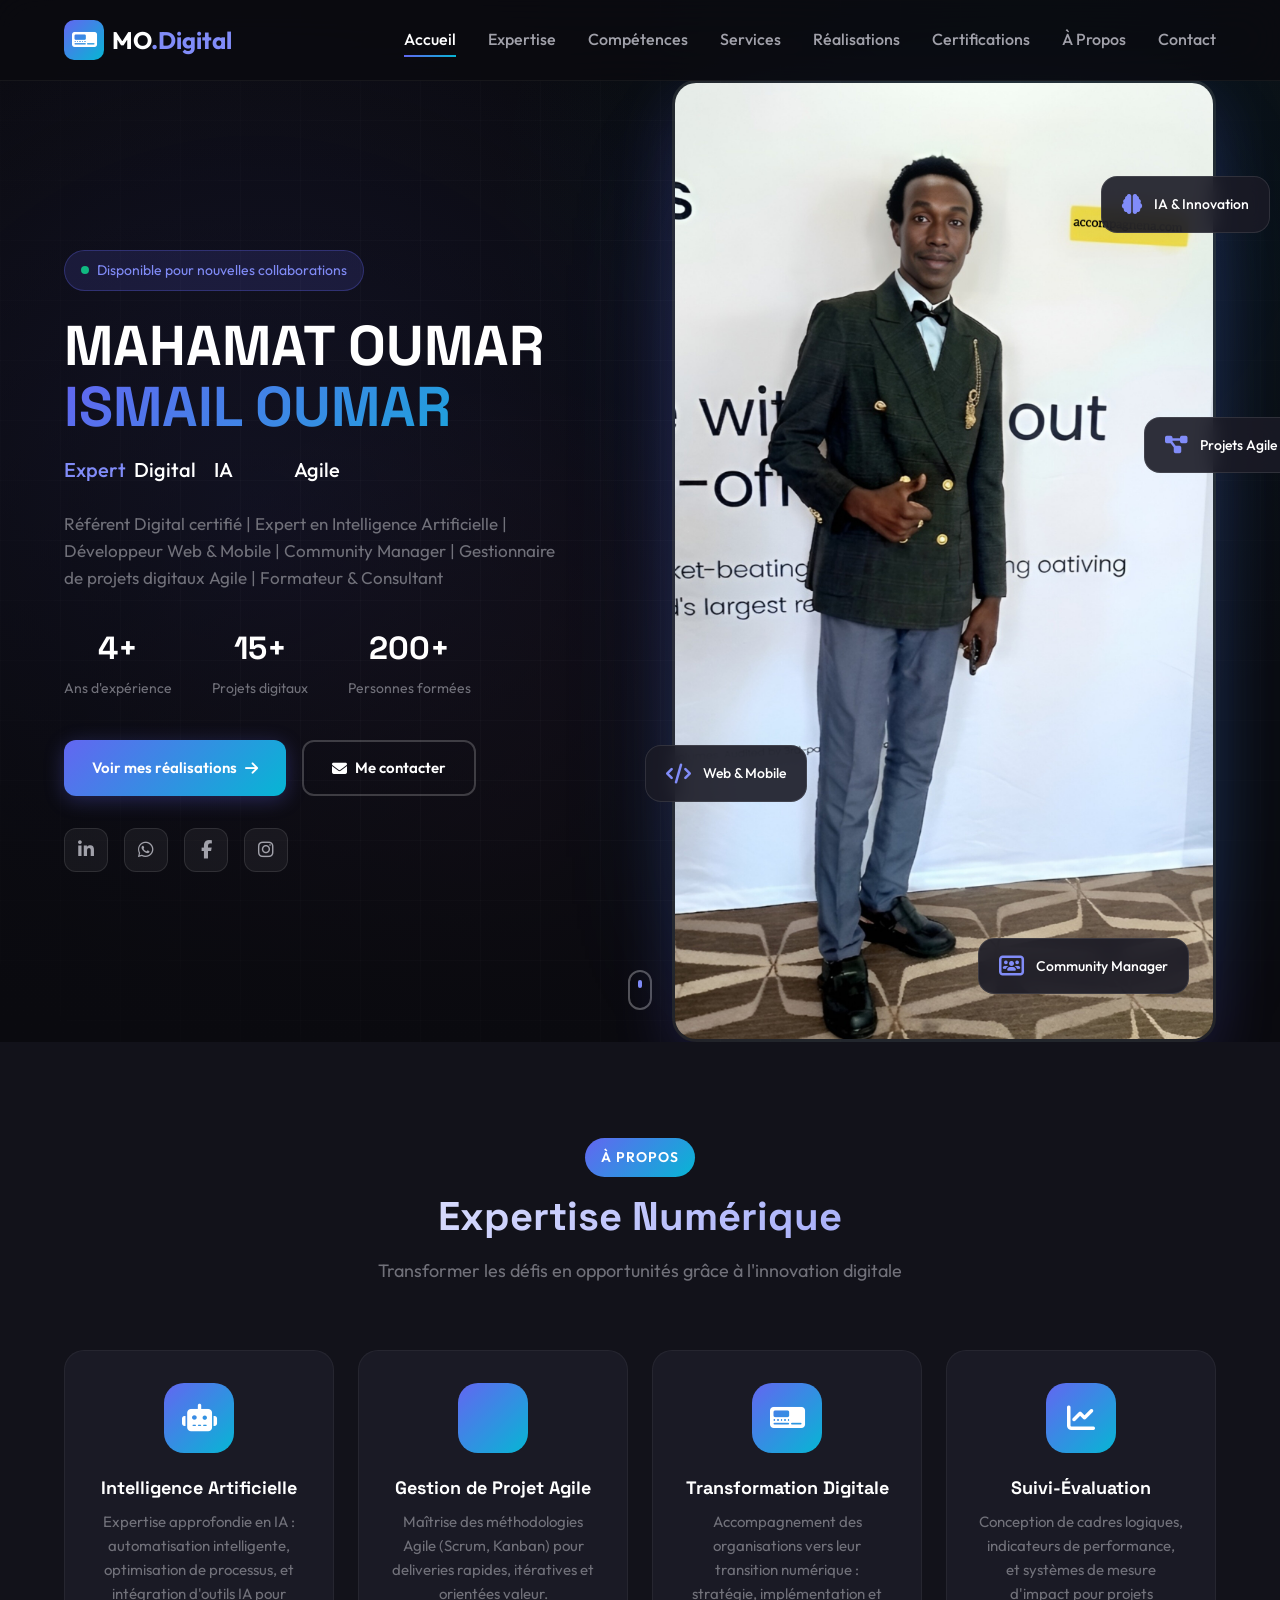
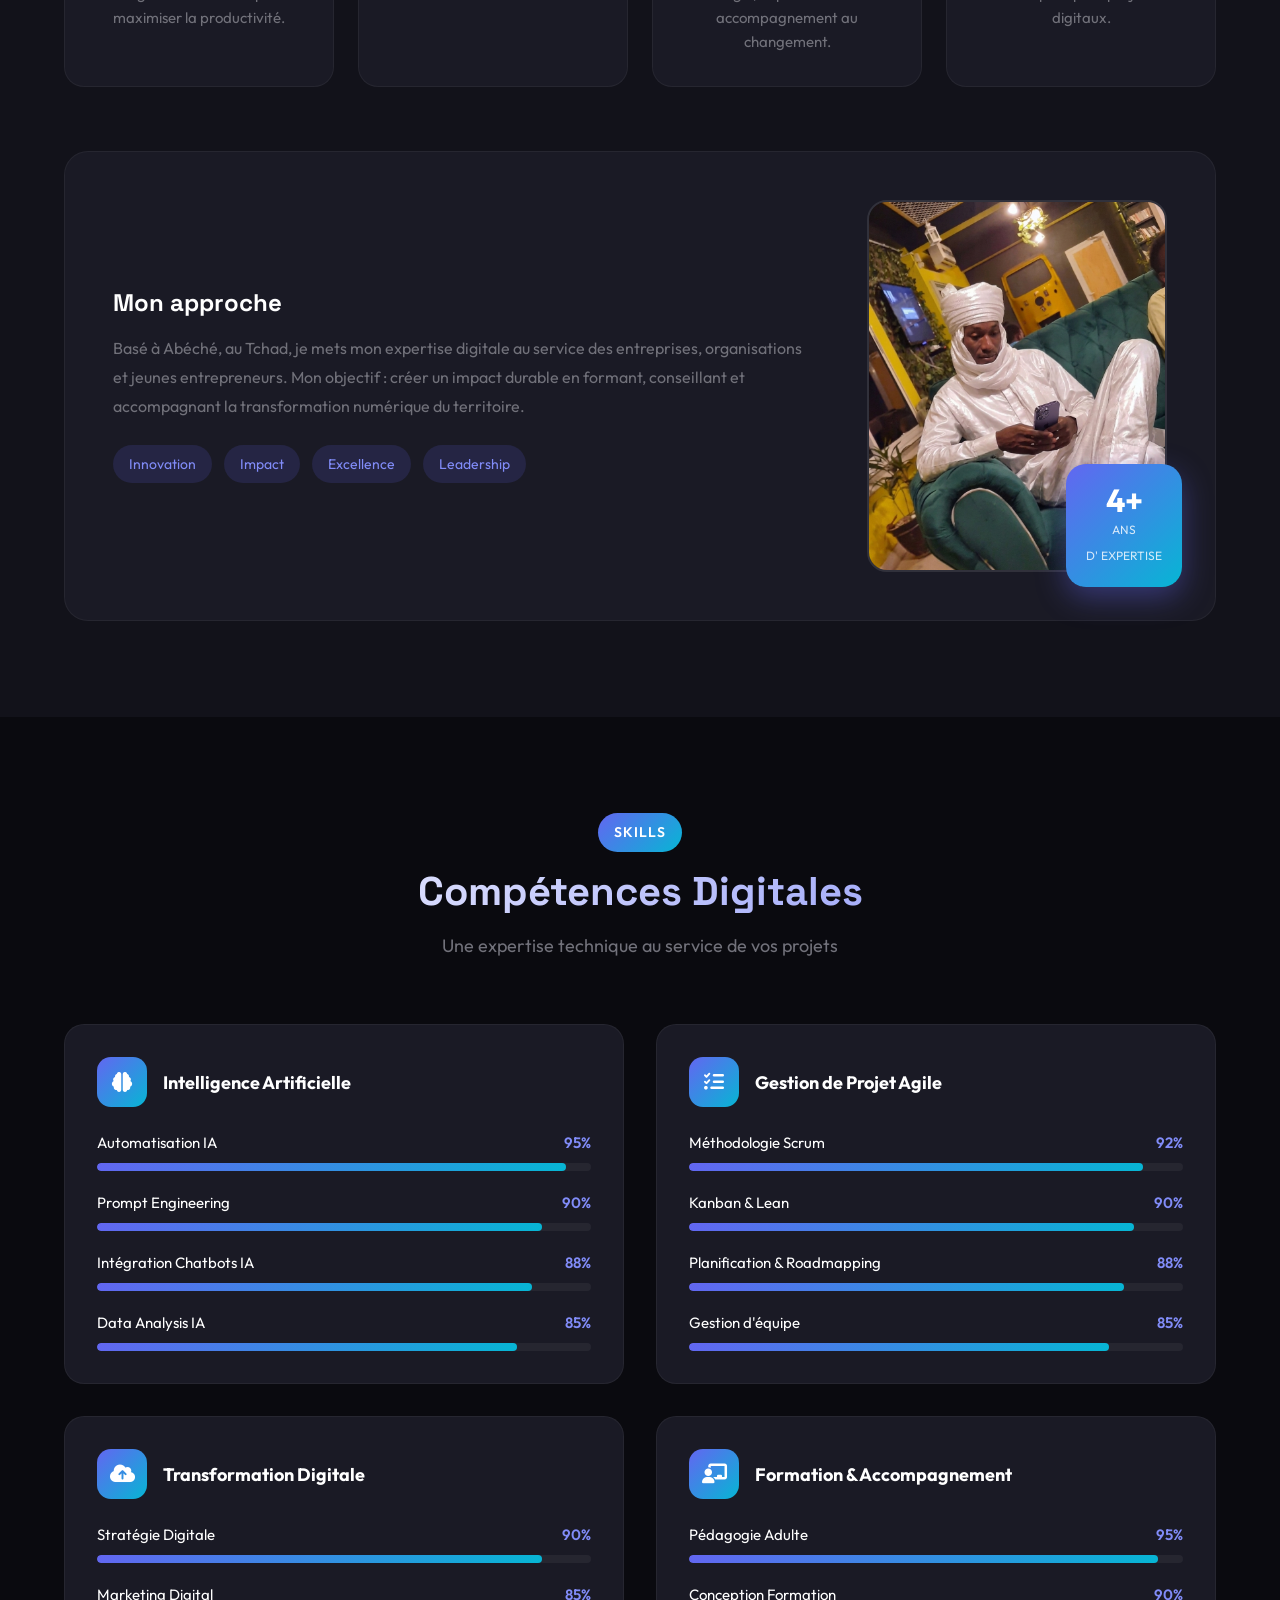
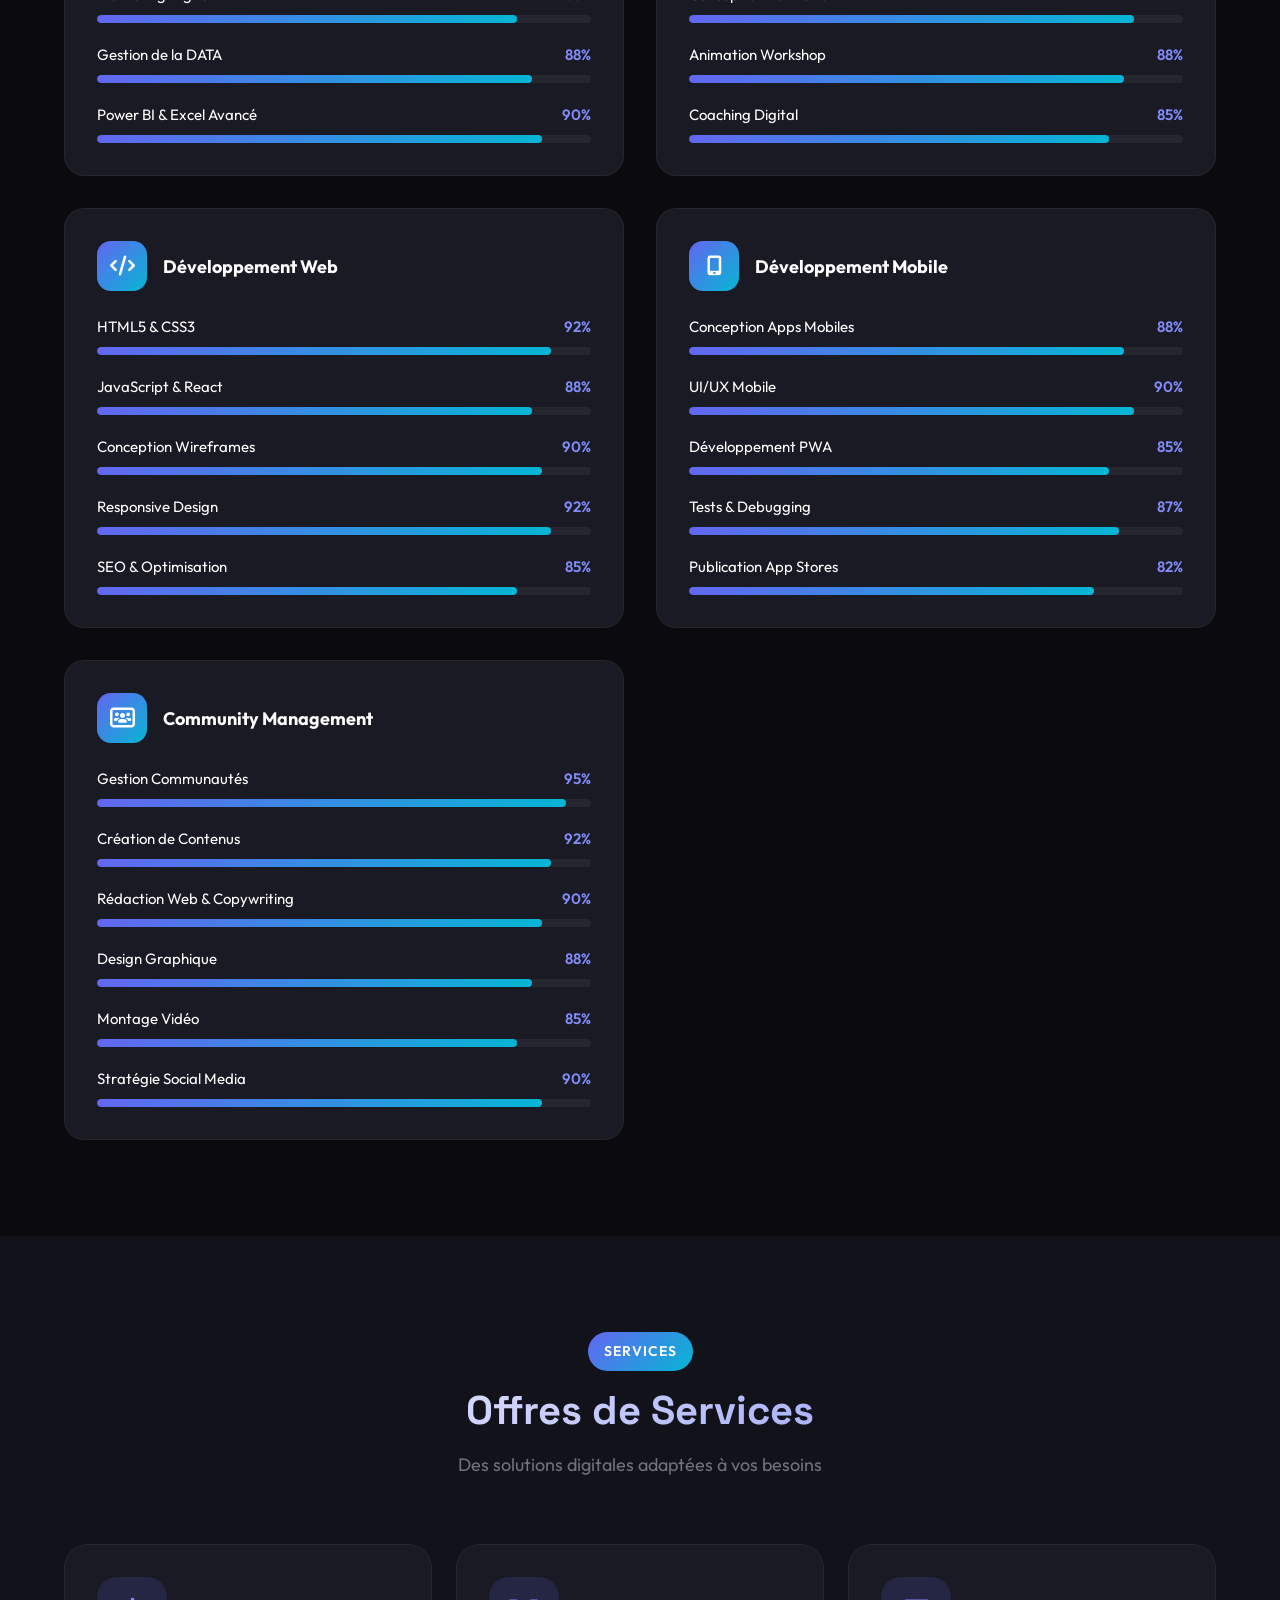
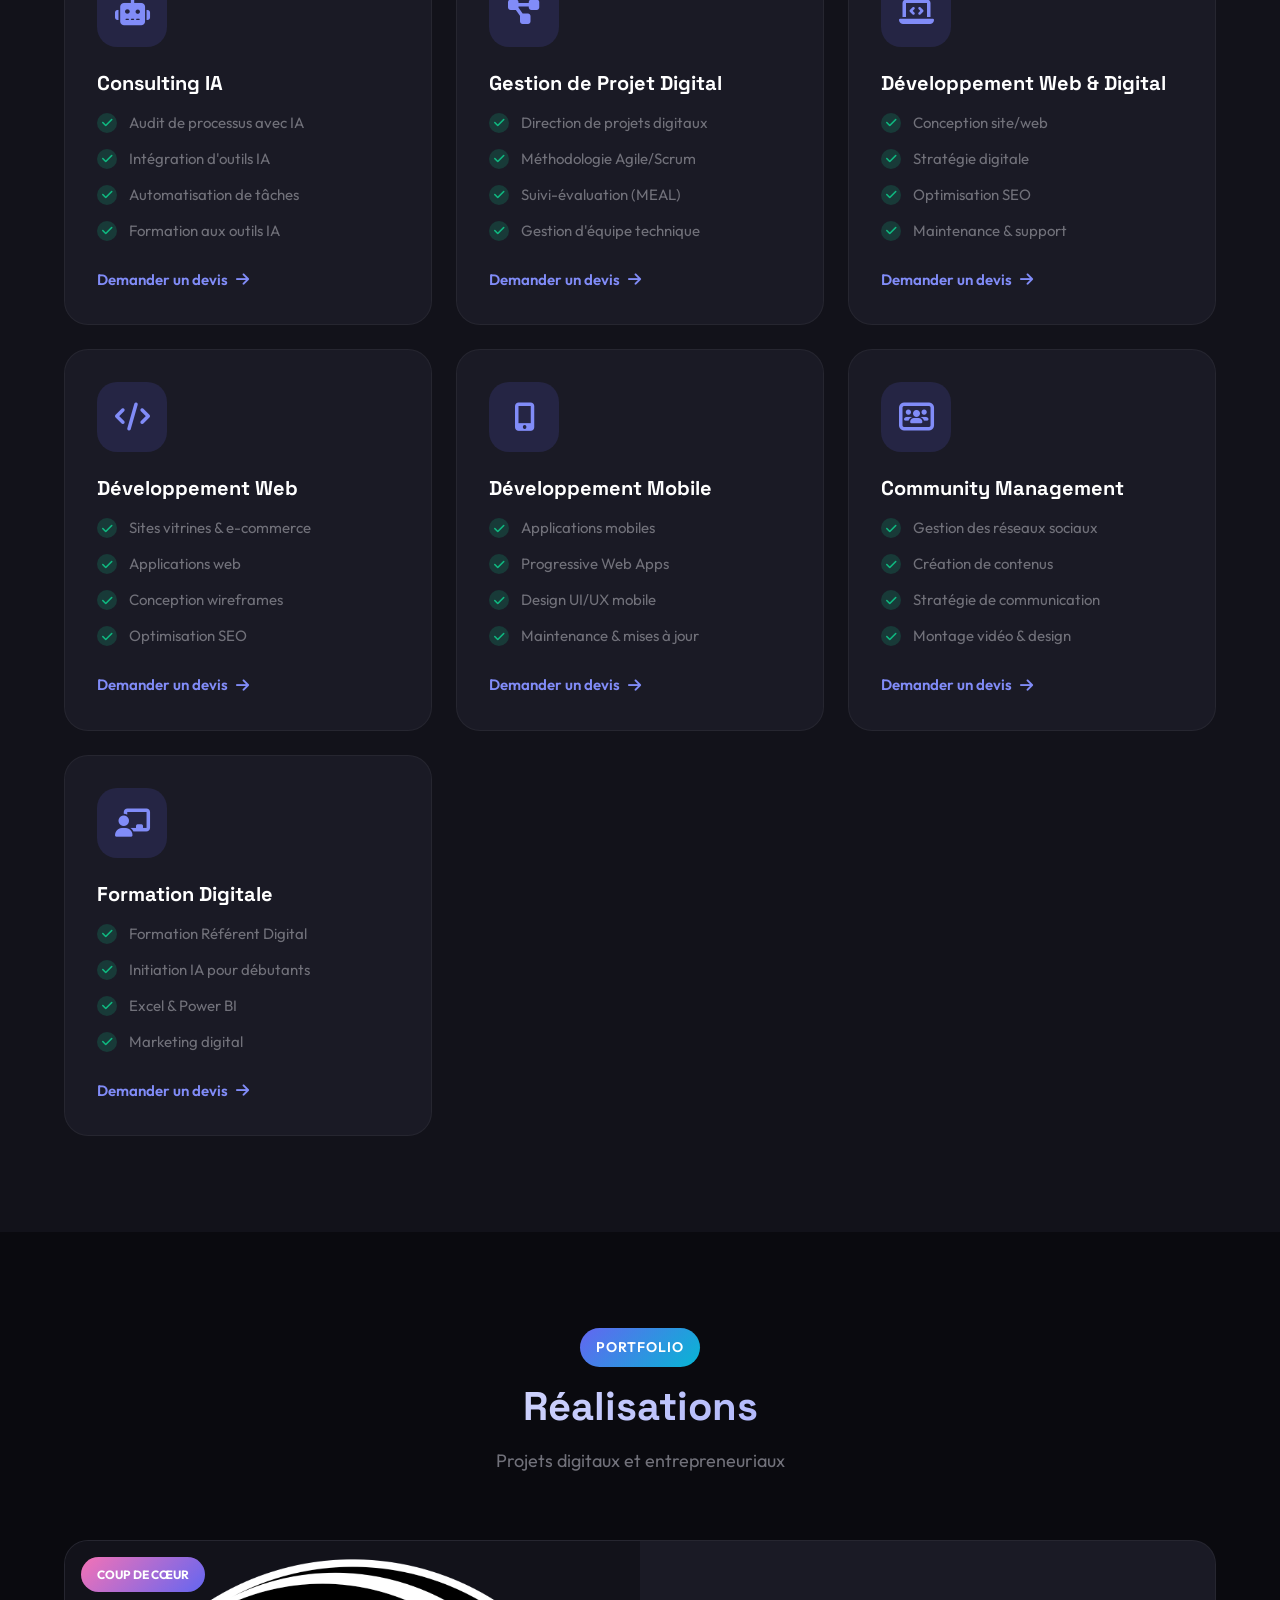
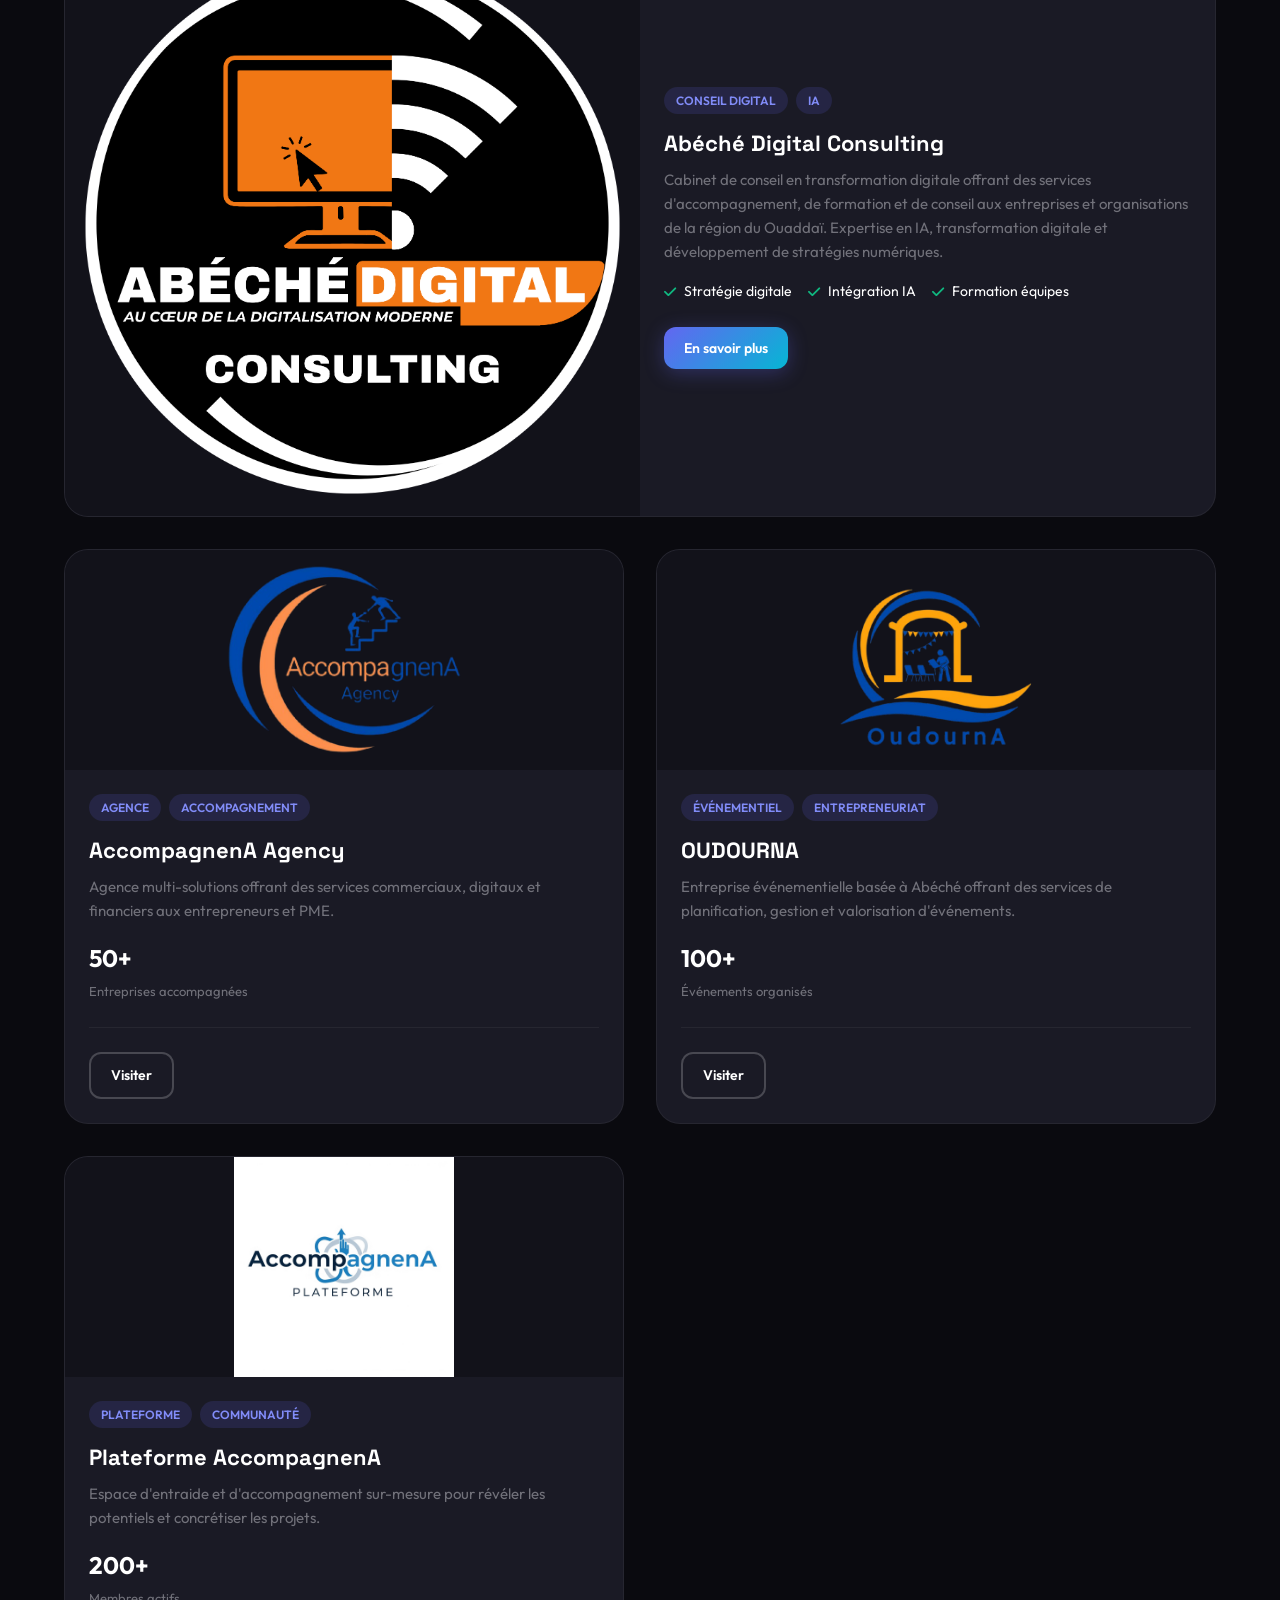
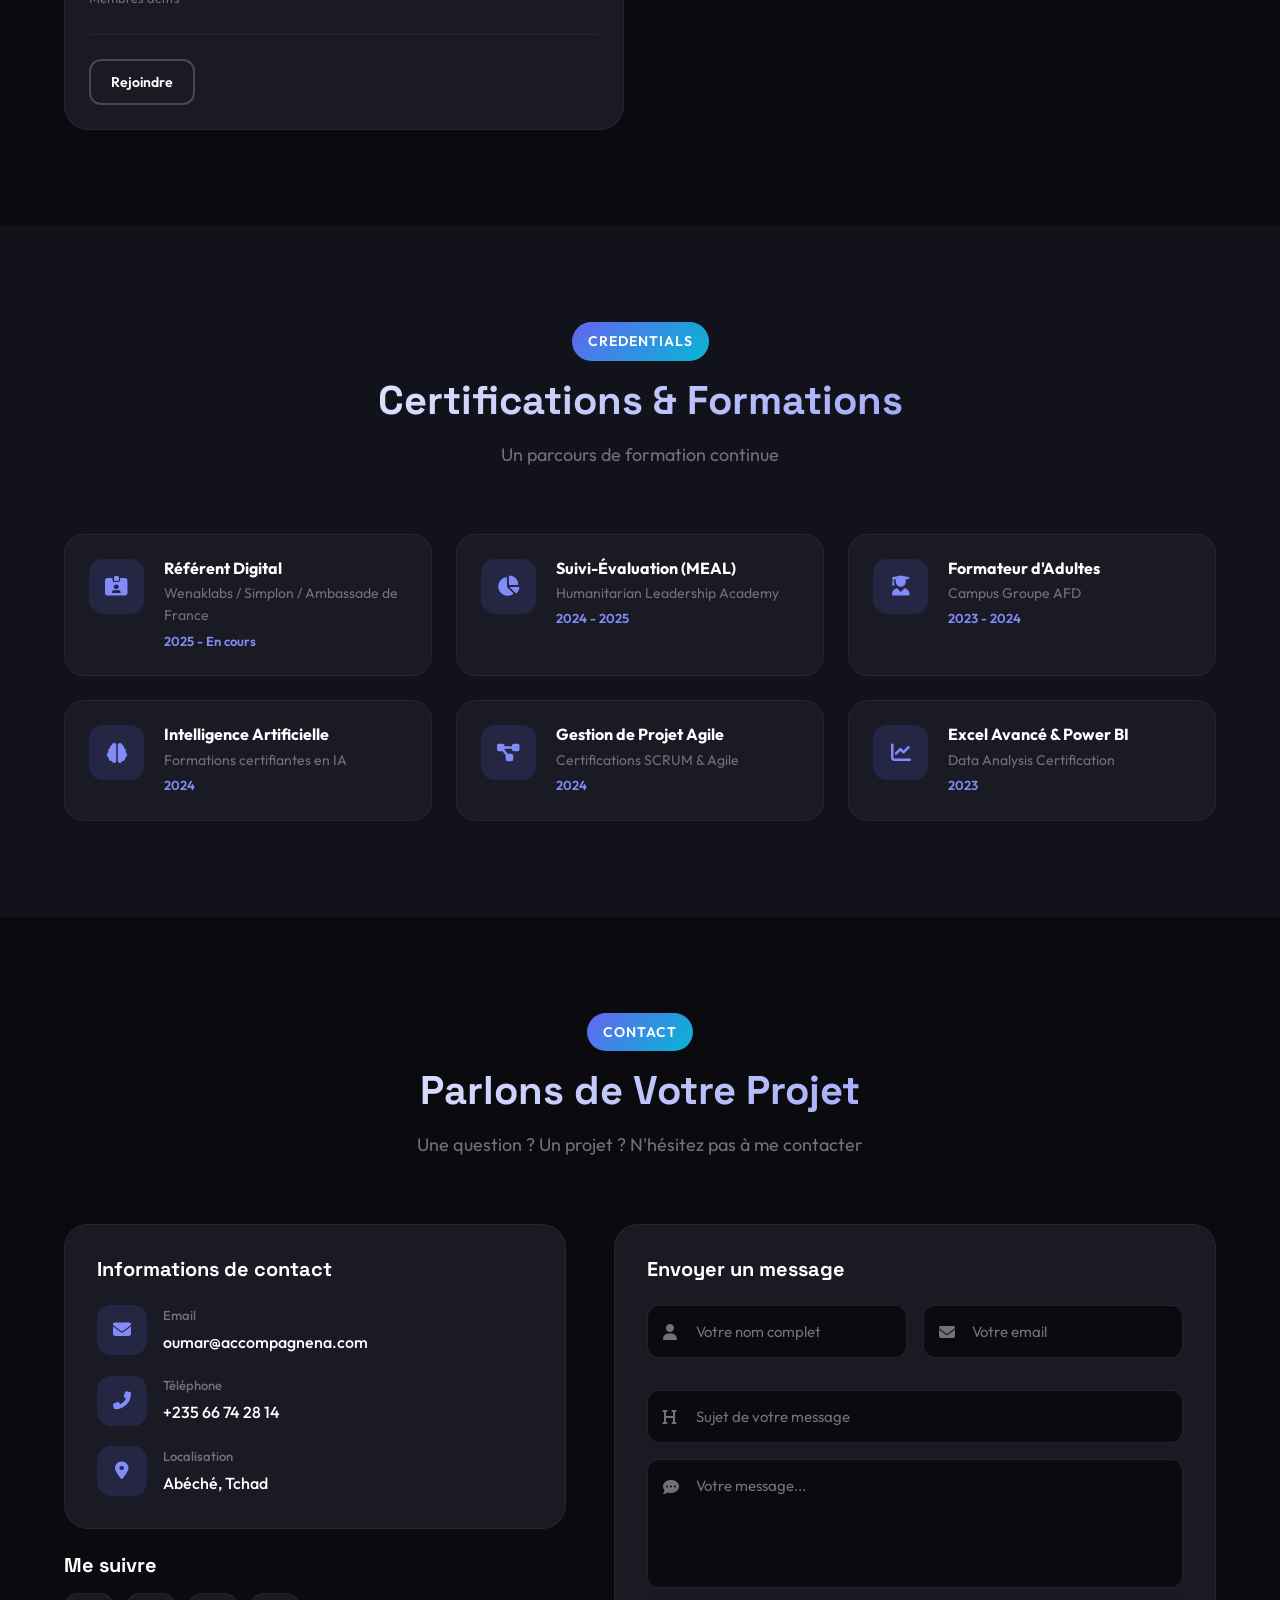
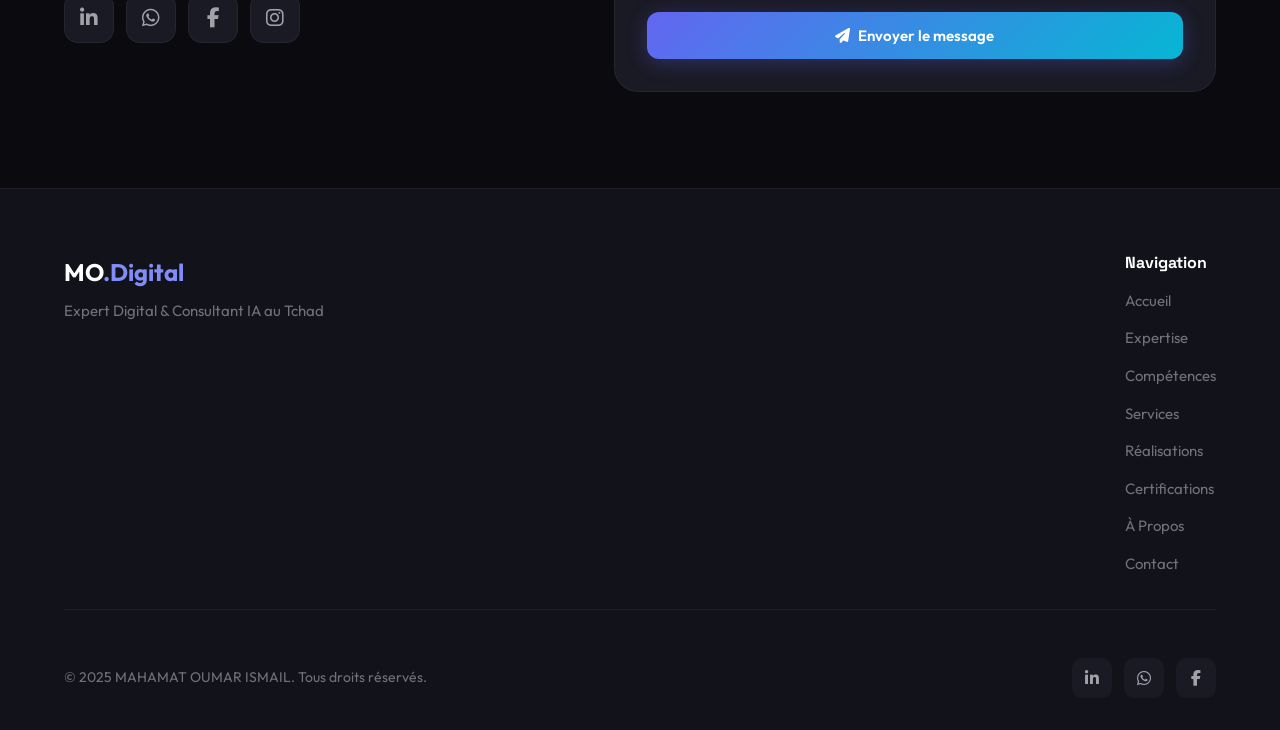
==== commit 84fce4d6: "mise à jour du site" ====
--- a/index.html
+++ b/index.html
@@ -2,7 +2,7 @@
 <html lang="fr">
 <head>
     <meta charset="UTF-8">
-    <meta name="viewport" content="width=device-width, initial-scale=1.0">
+    <meta name="viewport" content="width=device-width, initial-scale=1.0, maximum-scale=1.0, user-scalable=no, viewport-fit=cover">
     <title>MAHAMAT OUMAR ISMAIL - Expert Digital & Consultant IA | Référent Digital Tchad</title>
     <meta name="description" content="Expert digital certifié, spécialiste en Intelligence Artificielle et gestion de projets digitaux en méthode Agile. Basé à Abéché, Tchad.">
     <meta name="keywords" content="référent digital, expert IA, consultant digital, gestion de projets agiles, formateur numérique, transformation digitale, Tchad, Abéché">
--- a/style.css
+++ b/style.css
@@ -60,6 +60,17 @@
     color: var(--text-gray);
     line-height: 1.6;
     overflow-x: hidden;
+    min-height: 100vh;
+    min-height: 100dvh;
+    -webkit-min-logical-height: 100vh;
+    -webkit-min-logical-height: 100dvh;
+    padding: env(safe-area-inset-top) env(safe-area-inset-right) env(safe-area-inset-bottom) env(safe-area-inset-left);
+}
+
+html, body {
+    width: 100%;
+    max-width: 100vw;
+    overflow-x: hidden;
 }
 
 h1, h2, h3, h4, h5, h6 {
@@ -285,13 +296,18 @@
         position: fixed;
         top: 0;
         right: -100%;
-        width: 80%;
-        max-width: 350px;
+        width: 75%;
+        max-width: 300px;
         height: 100vh;
-        background: var(--bg-dark-soft);
-        padding: 6rem 2rem 2rem;
-        transition: var(--transition);
-        border-left: 1px solid rgba(255, 255, 255, 0.05);
+        height: 100dvh;
+        background: rgba(18, 18, 26, 0.98);
+        backdrop-filter: blur(20px);
+        -webkit-backdrop-filter: blur(20px);
+        padding: 5rem 1.5rem 2rem;
+        transition: right 0.4s cubic-bezier(0.4, 0, 0.2, 1);
+        box-shadow: -20px 0 60px rgba(0, 0, 0, 0.5);
+        overflow-y: auto;
+        z-index: 1001;
     }
 
     .nav__menu.show-menu {
@@ -300,19 +316,63 @@
 
     .nav__list {
         flex-direction: column;
-        gap: 1.5rem;
+        gap: 0.5rem;
+    }
+
+    .nav__item {
+        margin: 0;
+        width: 100%;
+    }
+
+    .nav__link {
+        display: flex;
+        align-items: center;
+        width: 100%;
+        padding: 1rem 1.25rem;
+        font-size: 1.125rem;
+        font-weight: 500;
+        color: var(--text-gray);
+        border-radius: 12px;
+        transition: var(--transition);
+        margin-bottom: 0.25rem;
+        cursor: pointer;
+        text-decoration: none;
+    }
+
+    .nav__link:hover,
+    .nav__link.active-link {
+        background: rgba(99, 102, 241, 0.15);
+        color: var(--text-white);
     }
 
     .nav__toggle {
         display: block;
+        cursor: pointer;
+        padding: 0.5rem;
     }
 
     .nav__close {
-        display: block;
+        display: flex;
+        align-items: center;
+        justify-content: center;
         position: absolute;
-        top: 1.5rem;
-        right: 1.5rem;
-        font-size: 1.75rem;
+        top: 1.25rem;
+        right: 1.25rem;
+        width: 44px;
+        height: 44px;
+        background: rgba(255, 255, 255, 0.05);
+        border: 1px solid rgba(255, 255, 255, 0.1);
+        border-radius: 12px;
+        font-size: 1.25rem;
+        color: var(--text-white);
+        cursor: pointer;
+        transition: var(--transition);
+    }
+
+    .nav__close:hover {
+        background: rgba(239, 68, 68, 0.2);
+        border-color: var(--danger);
+        color: var(--danger);
     }
 }
 
@@ -320,6 +380,7 @@
 .hero {
     position: relative;
     min-height: 100vh;
+    min-height: 100dvh;
     display: flex;
     align-items: center;
     padding-top: var(--header-height);
@@ -1060,28 +1121,33 @@
 
 .project-card--featured .project-card__image {
     height: 100%;
+    min-height: 300px;
 }
 
 .project-card--featured .project-card__image img {
+    width: 100%;
     height: 100%;
-    object-fit: cover;
+    object-fit: contain;
+    object-position: center;
 }
 
 .project-card__image {
     position: relative;
-    height: 200px;
+    height: 220px;
     overflow: hidden;
+    background: var(--bg-dark-soft);
 }
 
 .project-card__image img {
     width: 100%;
     height: 100%;
-    object-fit: cover;
+    object-fit: contain;
+    object-position: center;
     transition: var(--transition-slow);
 }
 
 .project-card:hover .project-card__image img {
-    transform: scale(1.05);
+    transform: scale(1.02);
 }
 
 .project-card__badge {
@@ -1576,4 +1642,62 @@
 ::selection {
     background: var(--primary);
     color: var(--text-white);
+}
+
+/* ==================== FIX RESPONSIVE MOBILE UNIVERSEL ==================== */
+@media screen and (max-width: 768px) {
+    html, body {
+        width: 100%;
+        max-width: 100vw;
+        overflow-x: hidden;
+        -webkit-text-size-adjust: 100%;
+    }
+
+    /* Masquer scrollbar sur mobile */
+    ::-webkit-scrollbar {
+        display: none;
+    }
+
+    * {
+        scrollbar-width: none;
+        -ms-overflow-style: none;
+    }
+
+    .container {
+        padding: 0 1rem;
+        width: 100%;
+        max-width: 100%;
+    }
+
+    .section {
+        padding: 4rem 0;
+        width: 100%;
+        overflow: hidden;
+    }
+
+    .header {
+        width: 100%;
+        max-width: 100vw;
+    }
+
+    main {
+        width: 100%;
+        max-width: 100vw;
+        overflow-x: hidden;
+    }
+
+    * {
+        max-width: 100%;
+    }
+}
+
+@media screen and (max-width: 576px) {
+    html {
+        font-size: 15px;
+    }
+
+    body {
+        padding-left: env(safe-area-inset-left);
+        padding-right: env(safe-area-inset-right);
+    }
 }
